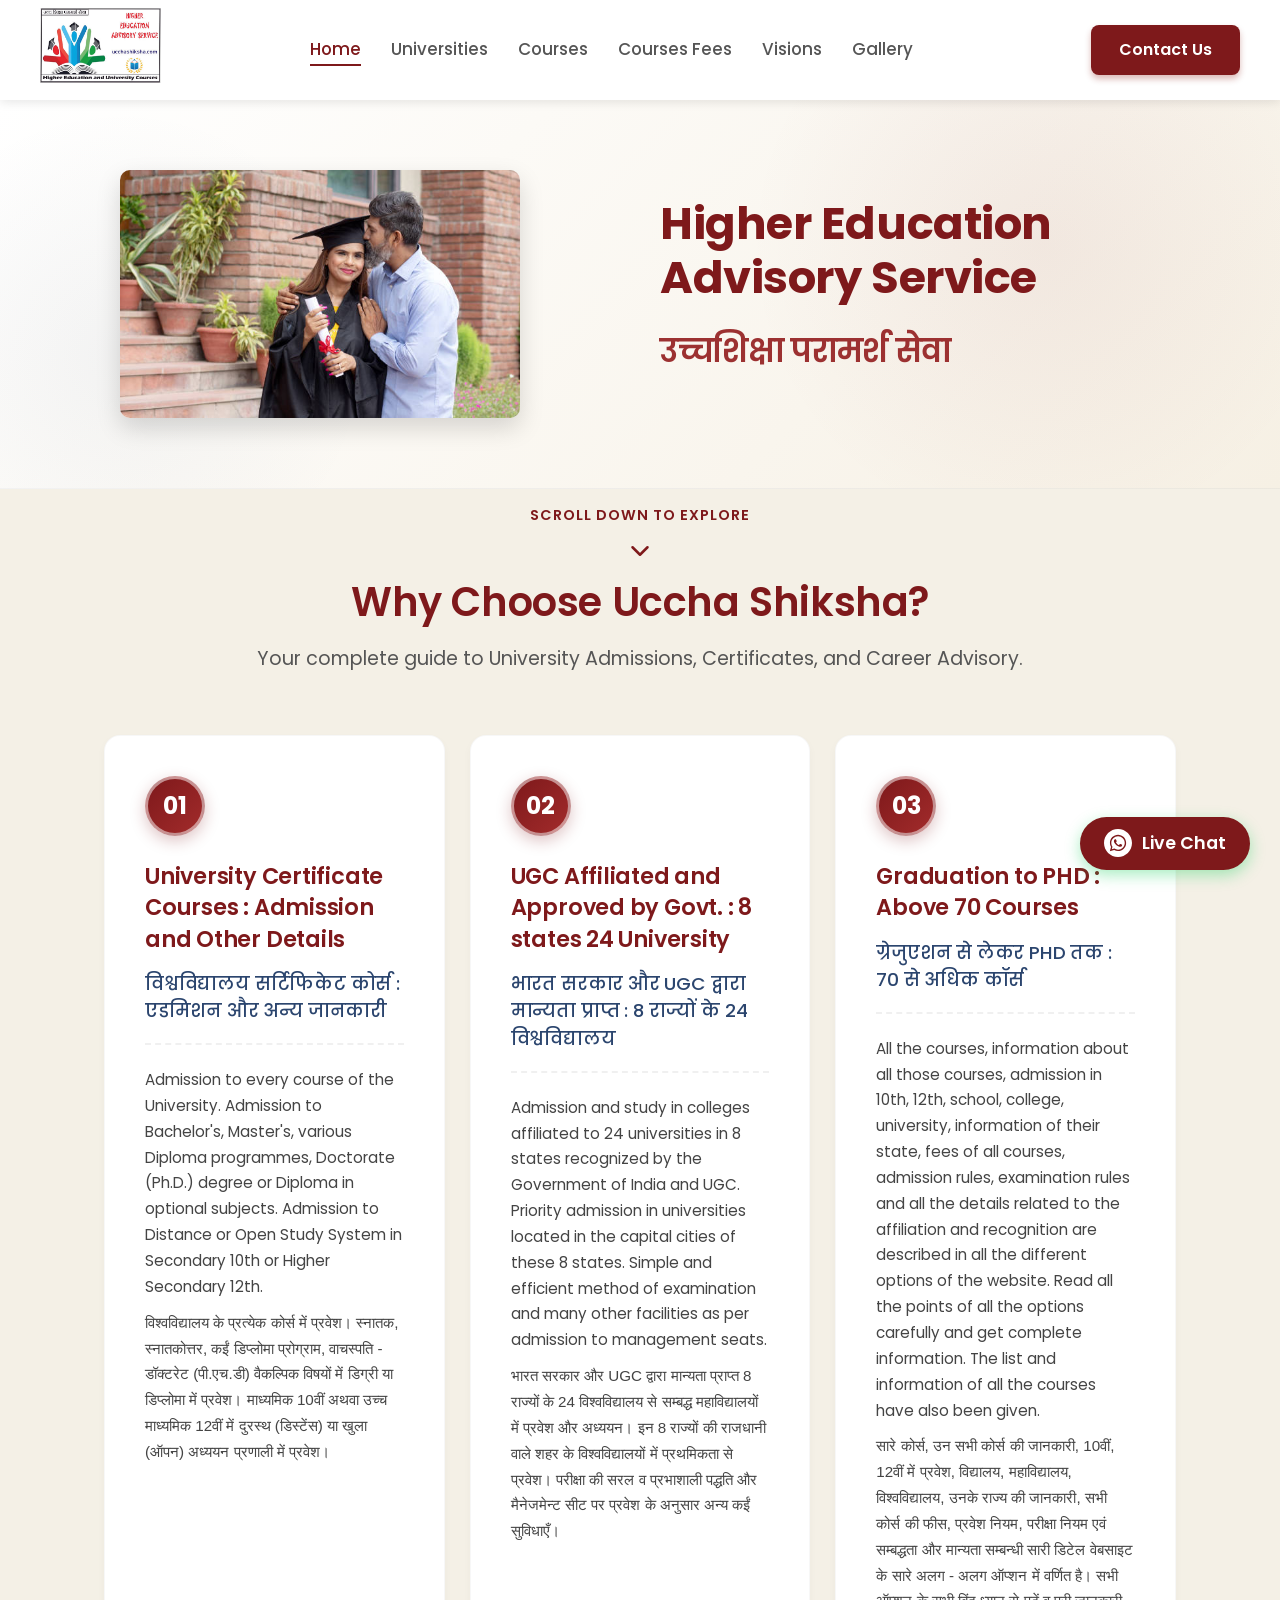
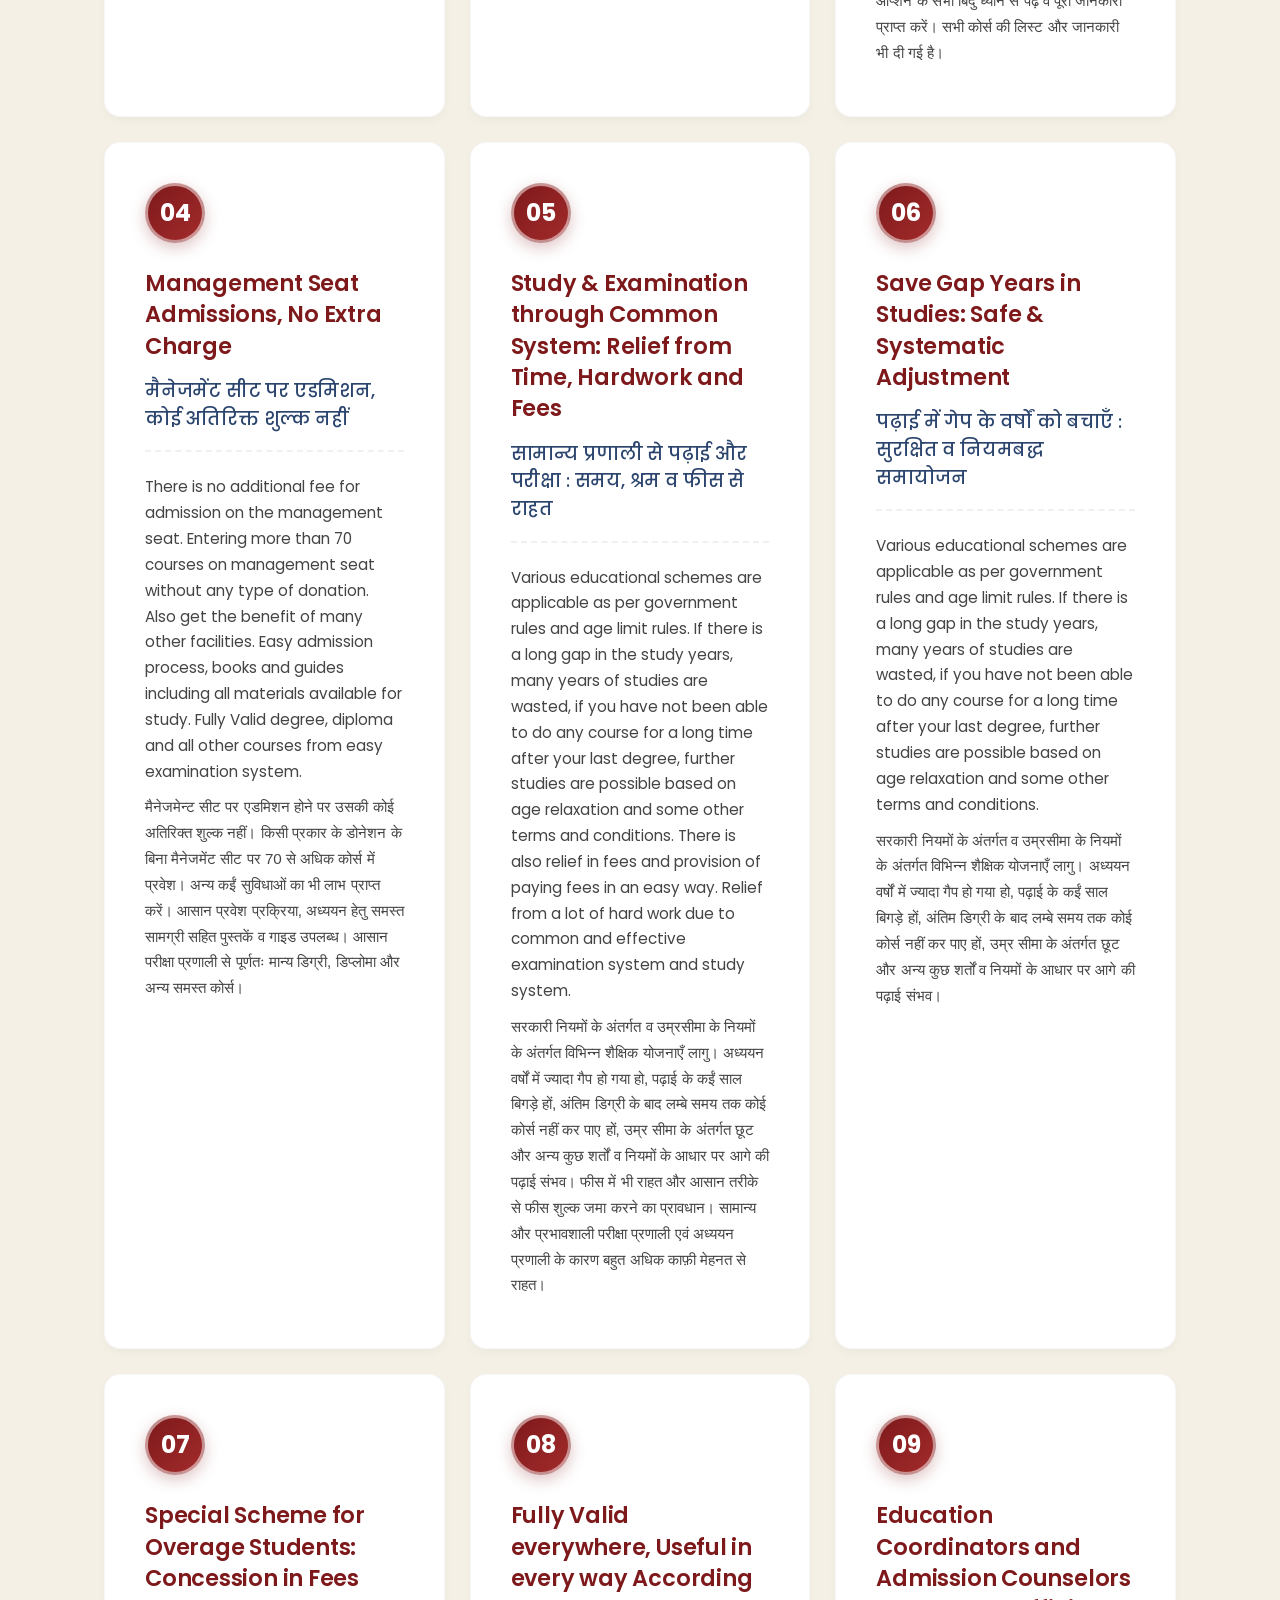
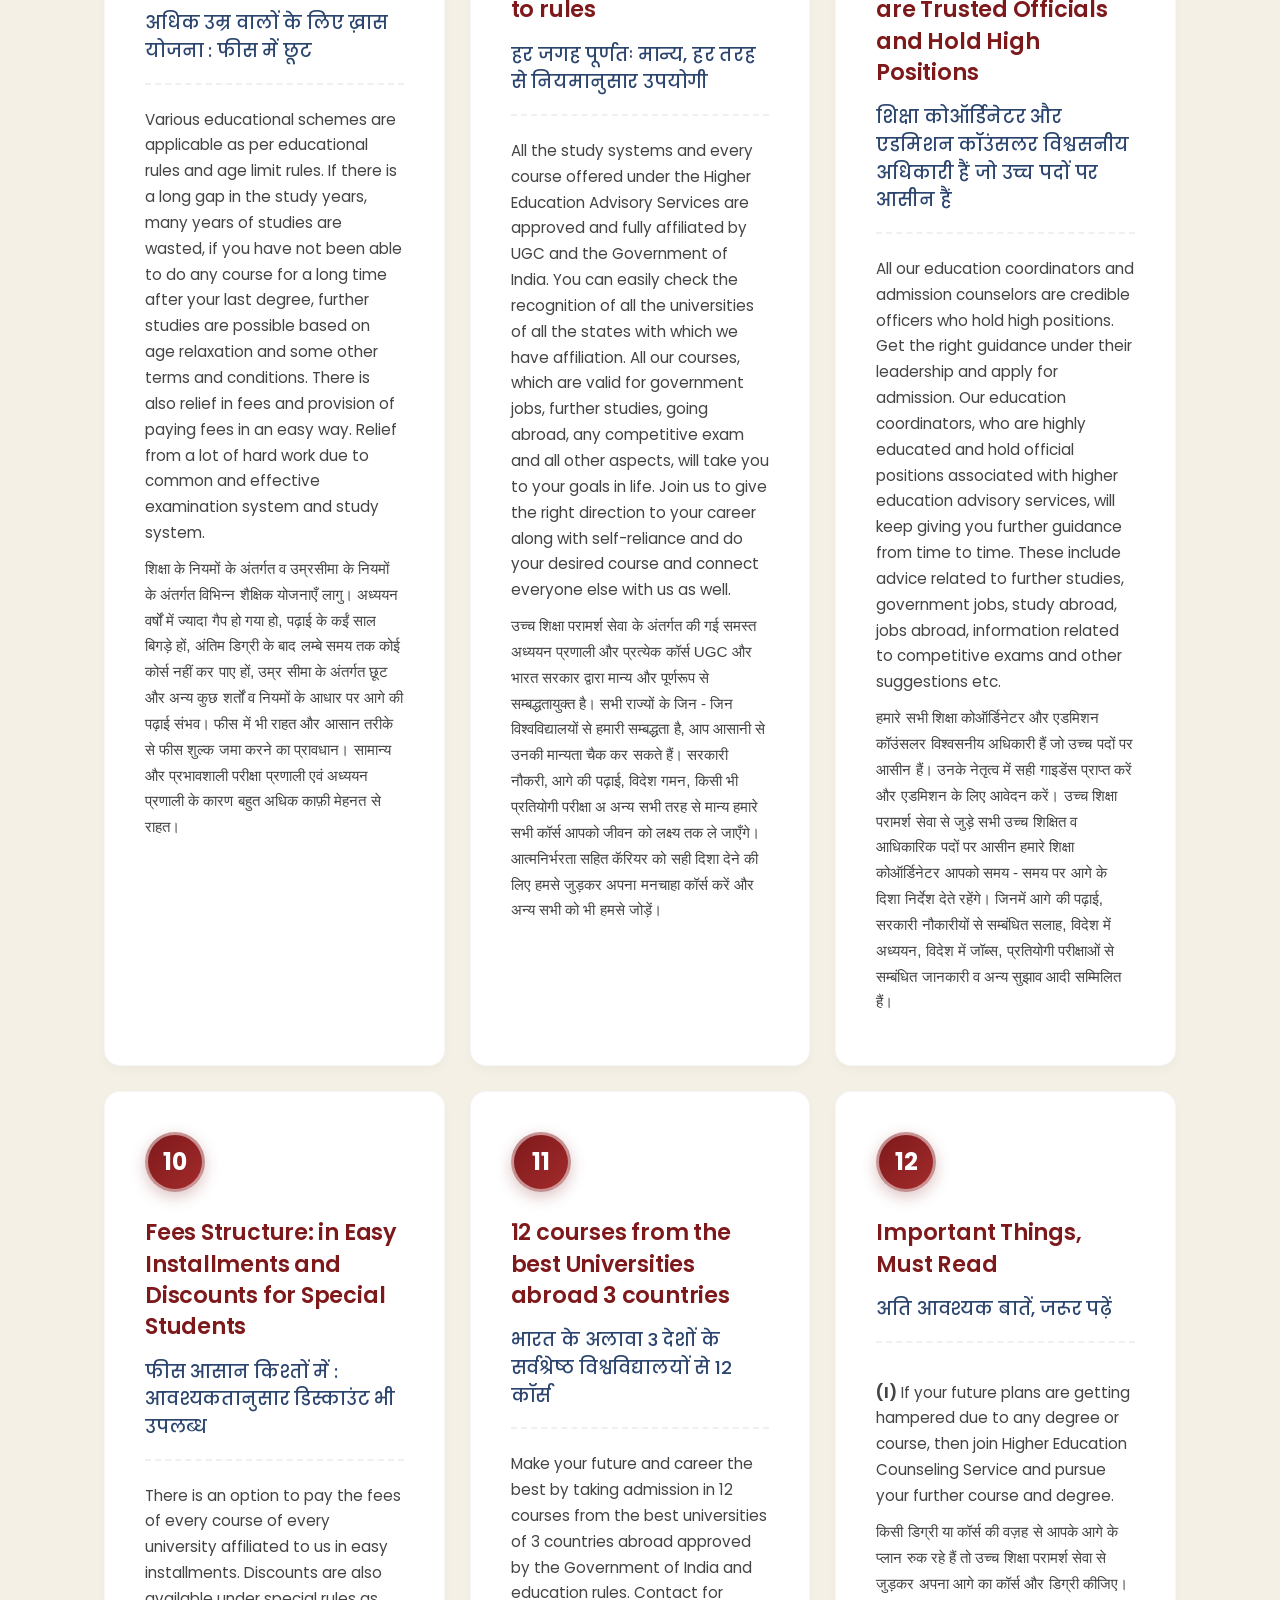
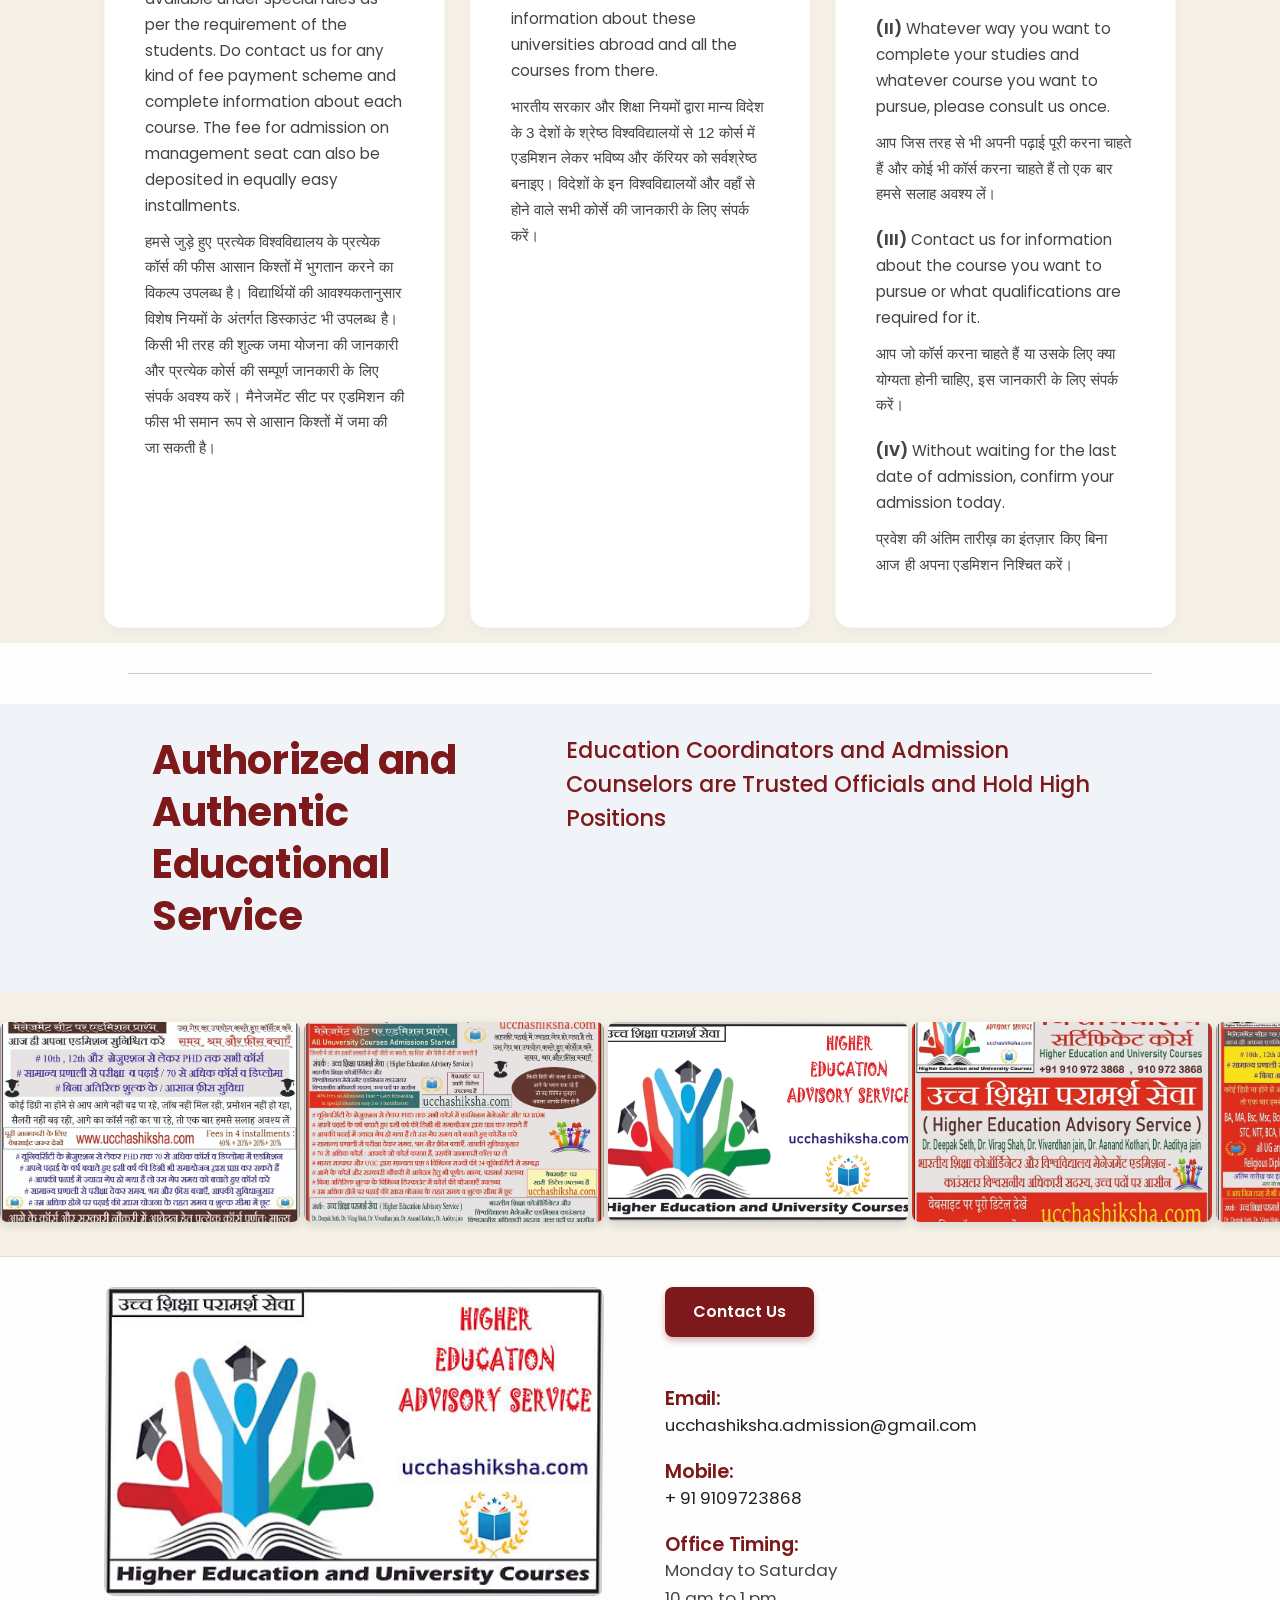
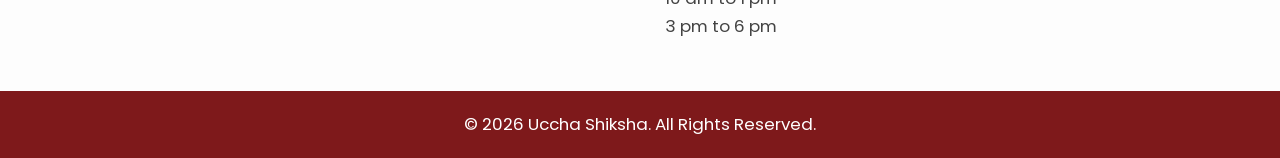
==== index.html @ a8c10d72 "Add files via upload" ====
<!DOCTYPE html>

<html lang="en">
<head>
<meta charset="utf-8"/>
<meta content="width=device-width, initial-scale=1.0" name="viewport"/>
<meta content="Uccha Shiksha Provides Study and Examination through Common System: Relief From Time, Hardwork and Fees which help peoples to get Degree" name="description"/>
<title>uccha shiksha | Homepage</title>
<!-- Google Fonts for modern typography -->
<link href="https://fonts.googleapis.com" rel="preconnect"/>
<link crossorigin="" href="https://fonts.gstatic.com" rel="preconnect"/>
<link href="https://fonts.googleapis.com/css2?family=Poppins:wght@300;400;500;600;700&amp;display=swap" rel="stylesheet"/>
<link href="styles.css" rel="stylesheet"/>
<!-- Favicon (multi-size for all browsers & devices) -->
<link rel="icon" type="image/jpeg" href="assets/logo.jpg"/>
<link rel="shortcut icon" type="image/jpeg" href="assets/logo.jpg"/>
<link rel="apple-touch-icon" href="assets/logo.jpg"/>
<link rel="icon" type="image/jpeg" sizes="32x32" href="assets/logo.jpg"/>
<link rel="icon" type="image/jpeg" sizes="16x16" href="assets/logo.jpg"/>

<!-- Open Graph / Social Media Thumbnails -->
<meta property="og:type" content="website"/>
<meta property="og:url" content="https://ucchashikha.com/"/>
<meta property="og:site_name" content="Uccha Shiksha"/>
<meta property="og:title" content="Uccha Shiksha | Higher Education Advisory Service"/>
<meta property="og:description" content="Uccha Shiksha Provides Study and Examination through Common System: Relief From Time, Hardwork and Fees which help peoples to get Degree."/>
<meta property="og:image" content="https://ucchashikha.com/assets/logo.jpg"/>
<meta property="og:image:secure_url" content="https://ucchashikha.com/assets/logo.jpg"/>
<meta property="og:image:type" content="image/jpeg"/>
<meta property="og:image:width" content="1200"/>
<meta property="og:image:height" content="630"/>
<meta property="og:image:alt" content="Uccha Shiksha - Higher Education Advisory Service"/>
<meta property="og:locale" content="hi_IN"/>

<!-- Twitter Card -->
<meta name="twitter:card" content="summary_large_image"/>
<meta name="twitter:url" content="https://ucchashikha.com/"/>
<meta name="twitter:title" content="Uccha Shiksha | Higher Education Advisory Service"/>
<meta name="twitter:description" content="Uccha Shiksha Provides Study and Examination through Common System: Relief From Time, Hardwork and Fees which help peoples to get Degree."/>
<meta name="twitter:image" content="https://ucchashikha.com/assets/logo.jpg"/>
<meta name="twitter:image:alt" content="Uccha Shiksha - Higher Education Advisory Service"/>
</head>
<body>
<!-- Header / Navbar -->
<header class="header">
<div class="logo-container">
<a href="#">
<img alt="Uccha Shiksha Logo" class="logo" src="assets/logo.jpg"/>
</a>
</div>
<nav class="nav-menu">
<ul>
<li><a class="active" href="index.html">Home</a></li>
<li><a href="universities.html">Universities</a></li>
<li><a href="courses.html">Courses</a></li>
<li><a href="courses-fees.html">Courses Fees</a></li>
<li><a href="visions.html">Visions</a></li>
<li><a href="gallery.html">Gallery</a></li>
<li><a class="mobile-contact-pill" href="#footer-section">Contact Us</a></li>
</ul>
</nav>
<div class="cta-container">
<a class="btn-primary" href="#footer-section">Contact Us</a>
<!-- Mobile Menu Toggle -->
<button aria-label="Toggle Menu" class="mobile-toggle">☰</button>
</div>
</header>
<!-- Mobile Navigation Overlay -->
<div class="mobile-nav-overlay">
<ul>
<li><a class="active" href="index.html">Home</a></li>
<li><a href="universities.html">Universities</a></li>
<li><a href="courses.html">Courses</a></li>
<li><a href="courses-fees.html">Courses Fees</a></li>
<li><a href="visions.html">Visions</a></li>
<li><a href="gallery.html">Gallery</a></li>
<li><a class="mobile-contact-pill" href="#footer-section">Contact Us</a></li>
<li><a href="#footer-section" style="color: #ecc94b;">Contact Us</a></li>
</ul>
</div>
<!-- Main Content Sections -->
<main class="main-content" id="services" style="background-color: #f4f0e6; padding-bottom: 10px;">
<!-- Exact Top Banner -->
<section class="top-banner">
<div class="img-container">
<img alt="Graduation Cap" src="assets/education-graphic.jpg"/>
</div>
<div class="text-container" style="display: flex; flex-direction: column; justify-content: center;">
<h1 style="color: #7e191b; font-weight: 700; font-size: clamp(2rem, 3.5vw, 3.2rem); line-height: 1.2; margin-bottom: 25px;">Higher Education Advisory Service</h1>
<h2 style="color: #9c3131; font-weight: 600; font-size: clamp(1.5rem, 2.5vw, 2.2rem); margin-top: 0;">उच्चशिक्षा परामर्श सेवा</h2>
</div>
</section>
<!-- Bouncing Mobile Scroll Indicator -->
<div class="scroll-prompt" style="text-align: center; padding: 15px 0 5px; background-color: transparent;">
<span style="display: block; font-size: 0.9rem; color: #7e191b; margin-bottom: 8px; font-weight: 600; text-transform: uppercase; letter-spacing: 1px;">Scroll Down To Explore</span>
<svg class="bounce-arrow" fill="none" height="30" stroke="#7e191b" stroke-linecap="round" stroke-linejoin="round" stroke-width="2" style="margin: 0 auto; display: block;" viewbox="0 0 24 24" width="30">
<polyline points="6 9 12 15 18 9"></polyline>
</svg>
</div>
<section class="bg-tinted section-padding" style="padding-top: 5px; padding-bottom: 5px;">
<div class="container">
<div style="text-align: center; margin-bottom: 60px;">
<h2 style="color: var(--primary-color); margin-bottom: 15px; font-size: clamp(1.8rem, 8vw, 2.5rem); word-break: break-word;">Why Choose Uccha Shiksha?</h2>
<p style="font-size: 1.2rem; max-width: 800px; margin: 0 auto;">Your complete guide to University Admissions, Certificates, and Career Advisory.</p>
</div>
<div class="card-grid" style="margin-bottom: 0;">
<!-- Point 1 -->
<div class="premium-card">
<span class="card-number">01</span>
<h3>University Certificate Courses : Admission and Other Details</h3>
<h4>विश्वविद्यालय सर्टिफिकेट कोर्स : एडमिशन और अन्य जानकारी</h4>
<p>Admission to every course of the University. Admission to Bachelor's, Master's, various Diploma programmes, Doctorate (Ph.D.) degree or Diploma in optional subjects. Admission to Distance or Open Study System in Secondary 10th or Higher Secondary 12th.</p>
<p style="font-family: Arial, sans-serif;">विश्वविद्यालय के प्रत्येक कोर्स में प्रवेश। स्नातक, स्नातकोत्तर, कईं डिप्लोमा प्रोग्राम, वाचस्पति - डॉक्टरेट (पी.एच.डी) वैकल्पिक विषयों में डिग्री या डिप्लोमा में प्रवेश। माध्यमिक 10वीं अथवा उच्च माध्यमिक 12वीं में दुरस्थ (डिस्टेंस) या खुला (ऑपन) अध्ययन प्रणाली में प्रवेश।</p>
</div>
<!-- Point 2 -->
<div class="premium-card">
<span class="card-number">02</span>
<h3>UGC Affiliated and Approved by Govt. : 8 states 24 University</h3>
<h4>भारत सरकार और UGC द्वारा मान्यता प्राप्त : 8 राज्यों के 24 विश्वविद्यालय</h4>
<p>Admission and study in colleges affiliated to 24 universities in 8 states recognized by the Government of India and UGC. Priority admission in universities located in the capital cities of these 8 states. Simple and efficient method of examination and many other facilities as per admission to management seats.</p>
<p style="font-family: Arial, sans-serif;">भारत सरकार और UGC द्वारा मान्यता प्राप्त 8 राज्यों के 24 विश्वविद्यालय से सम्बद्ध महाविद्यालयों में प्रवेश और अध्ययन। इन 8 राज्यों की राजधानी वाले शहर के विश्वविद्यालयों में प्रथमिकता से प्रवेश। परीक्षा की सरल व प्रभाशाली पद्धति और मैनेजमेन्ट सीट पर प्रवेश के अनुसार अन्य कईं सुविधाएँ।</p>
</div>
<!-- Point 3 -->
<div class="premium-card">
<span class="card-number">03</span>
<h3>Graduation to PHD : Above 70 Courses</h3>
<h4>ग्रेजुएशन से लेकर PHD तक : 70 से अधिक कॉर्स</h4>
<p>All the courses, information about all those courses, admission in 10th, 12th, school, college, university, information of their state, fees of all courses, admission rules, examination rules and all the details related to the affiliation and recognition are described in all the different options of the website. Read all the points of all the options carefully and get complete information. The list and information of all the courses have also been given.</p>
<p style="font-family: Arial, sans-serif;">सारे कोर्स, उन सभी कोर्स की जानकारी, 10वीं, 12वीं में प्रवेश, विद्यालय, महाविद्यालय, विश्वविद्यालय, उनके राज्य की जानकारी, सभी कोर्स की फीस, प्रवेश नियम, परीक्षा नियम एवं सम्बद्धता और मान्यता सम्बन्धी सारी डिटेल वेबसाइट के सारे अलग - अलग ऑप्शन में वर्णित है। सभी ऑप्शन के सभी बिंदु ध्यान से पढ़ें व पूरी जानकारी प्राप्त करें। सभी कोर्स की लिस्ट और जानकारी भी दी गई है।</p>
</div>
<!-- Point 4 -->
<div class="premium-card">
<span class="card-number">04</span>
<h3>Management Seat Admissions, No Extra Charge</h3>
<h4>मैनेजमेंट सीट पर एडमिशन, कोई अतिरिक्त शुल्क नहीं</h4>
<p>There is no additional fee for admission on the management seat. Entering more than 70 courses on management seat without any type of donation. Also get the benefit of many other facilities. Easy admission process, books and guides including all materials available for study. Fully Valid degree, diploma and all other courses from easy examination system.</p>
<p style="font-family: Arial, sans-serif;">मैनेजमेन्ट सीट पर एडमिशन होने पर उसकी कोई अतिरिक्त शुल्क नहीं। किसी प्रकार के डोनेशन के बिना मैनेजमेंट सीट पर 70 से अधिक कोर्स में प्रवेश। अन्य कईं सुविधाओं का भी लाभ प्राप्त करें। आसान प्रवेश प्रक्रिया, अध्ययन हेतु समस्त सामग्री सहित पुस्तकें व गाइड उपलब्ध। आसान परीक्षा प्रणाली से पूर्णतः मान्य डिग्री, डिप्लोमा और अन्य समस्त कोर्स।</p>
</div>
<!-- Point 5 -->
<div class="premium-card">
<span class="card-number">05</span>
<h3>Study &amp; Examination through Common System: Relief from Time, Hardwork and Fees</h3>
<h4>सामान्य प्रणाली से पढ़ाई और परीक्षा : समय, श्रम व फीस से राहत</h4>
<p>Various educational schemes are applicable as per government rules and age limit rules. If there is a long gap in the study years, many years of studies are wasted, if you have not been able to do any course for a long time after your last degree, further studies are possible based on age relaxation and some other terms and conditions. There is also relief in fees and provision of paying fees in an easy way. Relief from a lot of hard work due to common and effective examination system and study system.</p>
<p style="font-family: Arial, sans-serif;">सरकारी नियमों के अंतर्गत व उम्रसीमा के नियमों के अंतर्गत विभिन्न शैक्षिक योजनाएँ लागु। अध्ययन वर्षों में ज्यादा गैप हो गया हो, पढ़ाई के कईं साल बिगड़े हों, अंतिम डिग्री के बाद लम्बे समय तक कोई कोर्स नहीं कर पाए हों, उम्र सीमा के अंतर्गत छूट और अन्य कुछ शर्तों व नियमों के आधार पर आगे की पढ़ाई संभव। फीस में भी राहत और आसान तरीके से फीस शुल्क जमा करने का प्रावधान। सामान्य और प्रभावशाली परीक्षा प्रणाली एवं अध्ययन प्रणाली के कारण बहुत अधिक काफ़ी मेहनत से राहत।</p>
</div>
<!-- Point 6 -->
<div class="premium-card">
<span class="card-number">06</span>
<h3>Save Gap Years in Studies: Safe &amp; Systematic Adjustment</h3>
<h4>पढ़ाई में गेप के वर्षों को बचाएँ : सुरक्षित व नियमबद्ध समायोजन</h4>
<p>Various educational schemes are applicable as per government rules and age limit rules. If there is a long gap in the study years, many years of studies are wasted, if you have not been able to do any course for a long time after your last degree, further studies are possible based on age relaxation and some other terms and conditions.</p>
<p style="font-family: Arial, sans-serif;">सरकारी नियमों के अंतर्गत व उम्रसीमा के नियमों के अंतर्गत विभिन्न शैक्षिक योजनाएँ लागु। अध्ययन वर्षों में ज्यादा गैप हो गया हो, पढ़ाई के कईं साल बिगड़े हों, अंतिम डिग्री के बाद लम्बे समय तक कोई कोर्स नहीं कर पाए हों, उम्र सीमा के अंतर्गत छूट और अन्य कुछ शर्तों व नियमों के आधार पर आगे की पढ़ाई संभव।</p>
</div>
<!-- Point 7 -->
<div class="premium-card">
<span class="card-number">07</span>
<h3>Special Scheme for Overage Students: Concession in Fees</h3>
<h4>अधिक उम्र वालों के लिए ख़ास योजना : फीस में छूट</h4>
<p>Various educational schemes are applicable as per educational rules and age limit rules. If there is a long gap in the study years, many years of studies are wasted, if you have not been able to do any course for a long time after your last degree, further studies are possible based on age relaxation and some other terms and conditions. There is also relief in fees and provision of paying fees in an easy way. Relief from a lot of hard work due to common and effective examination system and study system.</p>
<p style="font-family: Arial, sans-serif;">शिक्षा के नियमों के अंतर्गत व उम्रसीमा के नियमों के अंतर्गत विभिन्न शैक्षिक योजनाएँ लागु। अध्ययन वर्षों में ज्यादा गैप हो गया हो, पढ़ाई के कईं साल बिगड़े हों, अंतिम डिग्री के बाद लम्बे समय तक कोई कोर्स नहीं कर पाए हों, उम्र सीमा के अंतर्गत छूट और अन्य कुछ शर्तों व नियमों के आधार पर आगे की पढ़ाई संभव। फीस में भी राहत और आसान तरीके से फीस शुल्क जमा करने का प्रावधान। सामान्य और प्रभावशाली परीक्षा प्रणाली एवं अध्ययन प्रणाली के कारण बहुत अधिक काफ़ी मेहनत से राहत।</p>
</div>
<!-- Point 8 -->
<div class="premium-card">
<span class="card-number">08</span>
<h3>Fully Valid everywhere, Useful in every way According to rules</h3>
<h4>हर जगह पूर्णतः मान्य, हर तरह से नियमानुसार उपयोगी</h4>
<p>All the study systems and every course offered under the Higher Education Advisory Services are approved and fully affiliated by UGC and the Government of India. You can easily check the recognition of all the universities of all the states with which we have affiliation. All our courses, which are valid for government jobs, further studies, going abroad, any competitive exam and all other aspects, will take you to your goals in life. Join us to give the right direction to your career along with self-reliance and do your desired course and connect everyone else with us as well.</p>
<p style="font-family: Arial, sans-serif;">उच्च शिक्षा परामर्श सेवा के अंतर्गत की गई समस्त अध्ययन प्रणाली और प्रत्येक कॉर्स UGC और भारत सरकार द्वारा मान्य और पूर्णरूप से सम्बद्धतायुक्त है। सभी राज्यों के जिन - जिन विश्वविद्यालयों से हमारी सम्बद्धता है, आप आसानी से उनकी मान्यता चैक कर सकते हैं। सरकारी नौकरी, आगे की पढ़ाई, विदेश गमन, किसी भी प्रतियोगी परीक्षा अ अन्य सभी तरह से मान्य हमारे सभी कॉर्स आपको जीवन को लक्ष्य तक ले जाएँगे। आत्मनिर्भरता सहित कॅरियर को सही दिशा देने की लिए हमसे जुड़कर अपना मनचाहा कॉर्स करें और अन्य सभी को भी हमसे जोड़ें।</p>
</div>
<!-- Point 9 -->
<div class="premium-card">
<span class="card-number">09</span>
<h3>Education Coordinators and Admission Counselors are Trusted Officials and Hold High Positions</h3>
<h4>शिक्षा कोऑर्डिनेटर और एडमिशन कॉउंसलर विश्वसनीय अधिकारी हैं जो उच्च पदों पर आसीन हैं</h4>
<p>All our education coordinators and admission counselors are credible officers who hold high positions. Get the right guidance under their leadership and apply for admission. Our education coordinators, who are highly educated and hold official positions associated with higher education advisory services, will keep giving you further guidance from time to time. These include advice related to further studies, government jobs, study abroad, jobs abroad, information related to competitive exams and other suggestions etc.</p>
<p style="font-family: Arial, sans-serif;">हमारे सभी शिक्षा कोऑर्डिनेटर और एडमिशन कॉउंसलर विश्वसनीय अधिकारी हैं जो उच्च पदों पर आसीन हैं। उनके नेतृत्व में सही गाइडेंस प्राप्त करें और एडमिशन के लिए आवेदन करें। उच्च शिक्षा परामर्श सेवा से जुड़े सभी उच्च शिक्षित व आधिकारिक पदों पर आसीन हमारे शिक्षा कोऑर्डिनेटर आपको समय - समय पर आगे के दिशा निर्देश देते रहेंगे। जिनमें आगे की पढ़ाई, सरकारी नौकारीयों से सम्बंधित सलाह, विदेश में अध्ययन, विदेश में जॉब्स, प्रतियोगी परीक्षाओं से सम्बंधित जानकारी व अन्य सुझाव आदी सम्मिलित हैं।</p>
</div>
<!-- Point 10 -->
<div class="premium-card">
<span class="card-number">10</span>
<h3>Fees Structure: in Easy Installments and Discounts for Special Students</h3>
<h4>फीस आसान किश्तों में : आवश्यकतानुसार डिस्काउंट भी उपलब्ध</h4>
<p>There is an option to pay the fees of every course of every university affiliated to us in easy installments. Discounts are also available under special rules as per the requirement of the students. Do contact us for any kind of fee payment scheme and complete information about each course. The fee for admission on management seat can also be deposited in equally easy installments.</p>
<p style="font-family: Arial, sans-serif;">हमसे जुड़े हुए प्रत्येक विश्वविद्यालय के प्रत्येक कॉर्स की फीस आसान किश्तों में भुगतान करने का विकल्प उपलब्ध है। विद्यार्थियों की आवश्यकतानुसार विशेष नियमों के अंतर्गत डिस्काउंट भी उपलब्ध है। किसी भी तरह की शुल्क जमा योजना की जानकारी और प्रत्येक कोर्स की सम्पूर्ण जानकारी के लिए संपर्क अवश्य करें। मैनेजमेंट सीट पर एडमिशन की फीस भी समान रूप से आसान किश्तों में जमा की जा सकती है।</p>
</div>
<!-- Point 11 -->
<div class="premium-card">
<span class="card-number">11</span>
<h3>12 courses from the best Universities abroad 3 countries</h3>
<h4>भारत के अलावा 3 देशों के सर्वश्रेष्ठ विश्वविद्यालयों से 12 कॉर्स</h4>
<p>Make your future and career the best by taking admission in 12 courses from the best universities of 3 countries abroad approved by the Government of India and education rules. Contact for information about these universities abroad and all the courses from there.</p>
<p style="font-family: Arial, sans-serif;">भारतीय सरकार और शिक्षा नियमों द्वारा मान्य विदेश के 3 देशों के श्रेष्ठ विश्वविद्यालयों से 12 कोर्स में एडमिशन लेकर भविष्य और कॅरियर को सर्वश्रेष्ठ बनाइए। विदेशों के इन विश्वविद्यालयों और वहाँ से होने वाले सभी कोर्से की जानकारी के लिए संपर्क करें।</p>
</div>
<!-- Point 12 -->
<div class="premium-card">
<span class="card-number">12</span>
<h3>Important Things, Must Read</h3>
<h4>अति आवश्यक बातें, जरूर पढ़ें</h4>
<div style="margin-top: 15px;">
<p><strong>(I)</strong> If your future plans are getting hampered due to any degree or course, then join Higher Education Counseling Service and pursue your further course and degree.</p>
<p style="font-family: Arial, sans-serif; margin-bottom: 20px;">किसी डिग्री या कॉर्स की वज़ह से आपके आगे के प्लान रुक रहे हैं तो उच्च शिक्षा परामर्श सेवा से जुड़कर अपना आगे का कॉर्स और डिग्री कीजिए।</p>
<p><strong>(II)</strong> Whatever way you want to complete your studies and whatever course you want to pursue, please consult us once.</p>
<p style="font-family: Arial, sans-serif; margin-bottom: 20px;">आप जिस तरह से भी अपनी पढ़ाई पूरी करना चाहते हैं और कोई भी कॉर्स करना चाहते हैं तो एक बार हमसे सलाह अवश्य लें।</p>
<p><strong>(III)</strong> Contact us for information about the course you want to pursue or what qualifications are required for it.</p>
<p style="font-family: Arial, sans-serif; margin-bottom: 20px;">आप जो कॉर्स करना चाहते हैं या उसके लिए क्या योग्यता होनी चाहिए, इस जानकारी के लिए संपर्क करें।</p>
<p><strong>(IV)</strong> Without waiting for the last date of admission, confirm your admission today.</p>
<p style="font-family: Arial, sans-serif;">प्रवेश की अंतिम तारीख़ का इंतज़ार किए बिना आज ही अपना एडमिशन निश्चित करें।</p>
</div>
</div>
</div>
</div>
</section>
</main>
<hr style="border:none; border-top: 1px solid #ccc; width: 80%; margin: 30px auto;"/>
<!-- Authentic Text Block (Light Blue Section) -->
<section style="background-color: #f0f4f8; padding: 30px 20px; font-family: 'Poppins', sans-serif;">
<div class="container" style="max-width: 1100px; margin: 0 auto; display: flex; flex-wrap: wrap; gap: 40px; justify-content: space-between; align-items: flex-start;">
<div style="flex: 1; min-width: 300px;">
<h2 style="color: #7e191b; font-weight: 700; line-height: 1.3;">Authorized and Authentic Educational Service</h2>
</div>
<div style="flex: 1.5; min-width: 300px;">
<p style="font-size: 1.4rem; color: #7e191b; line-height: 1.5; font-weight: 500;">Education Coordinators and Admission Counselors are Trusted Officials and Hold High Positions</p>
</div>
</div>
</section>
<!-- Homepage Image Carousel (Continuously Scrolling) -->
<section class="home-image-slider" style="overflow: hidden; white-space: nowrap; padding: 30px 0; background-color: #f4f0e6; margin-bottom: -5px;">
<div class="slider-track" style="display: inline-block;">
<!-- Images are duplicated to create an infinite loop effect -->
<img alt="Gallery Slide 1" src="assets/external_52e23fbd.webp"/>
<img alt="Gallery Slide 3" src="assets/external_7c77931b.webp"/>
<img alt="Gallery Slide 4" src="assets/external_08e36c54.webp"/>
<img alt="Gallery Slide 5" src="assets/external_624d4712.webp"/>
<img alt="Gallery Slide 6" src="assets/external_ccbf5241.webp"/>
<img alt="Gallery Slide 1" src="assets/external_52e23fbd.webp"/>
<img alt="Gallery Slide 3" src="assets/external_7c77931b.webp"/>
<img alt="Gallery Slide 4" src="assets/external_08e36c54.webp"/>
<img alt="Gallery Slide 5" src="assets/external_624d4712.webp"/>
<img alt="Gallery Slide 6" src="assets/external_ccbf5241.webp"/>
</div>
</section>
<!-- Footer -->
<footer class="footer" id="footer-section">
<div class="container footer-content">
<div class="footer-graphic-col">
<img alt="Uccha Shiksha Logo" class="footer-graphic" src="assets/logo.jpg"/>
</div>
<div class="footer-details-col">
<div class="contact-box">
<span class="btn-primary" style="margin-bottom: 30px; display: inline-block; cursor: default; pointer-events: none;">Contact Us</span>
<h4>Email:</h4>
<p><a href="mailto:ucchashiksha.admission@gmail.com">ucchashiksha.admission@gmail.com</a></p>
<h4>Mobile:</h4>
<p><a href="tel:+919109723868">+ 91 9109723868</a></p>
<h4>Office Timing:</h4>
<p>Monday to Saturday<br/>10 am to 1 pm<br/>3 pm to 6 pm</p>
</div>
</div>
</div>
<div class="footer-bottom">
<p>© 2026 Uccha Shiksha. All Rights Reserved. </p>
</div>
</footer>
<!-- Floating WhatsApp Widget -->
<div class="floating-chat" style="bottom: 30px; right: 30px; position: fixed; z-index: 1000;">
<a href="https://wa.me/919109723868" onmouseout="this.style.transform='scale(1)'" onmouseover="this.style.transform='scale(1.05)'" style="background-color: #25D366; color: white; padding: 12px 24px; border-radius: 50px; display: flex; align-items: center; gap: 10px; font-weight: 600; font-size: 1.1rem; box-shadow: 0 5px 15px rgba(37, 211, 102, 0.4); text-decoration: none; transition: transform 0.3s ease;" target="_blank">
<svg fill="white" height="28" viewbox="0 0 24 24" width="28">
<path d="M12.031 6.172c-3.181 0-5.767 2.586-5.768 5.766-.001 1.298.38 2.27 1.019 3.287l-.582 2.128 2.182-.573c.978.58 1.911.928 3.145.929 3.178 0 5.767-2.587 5.768-5.766.001-3.187-2.575-5.77-5.764-5.771zm3.392 8.244c-.144.405-.837.774-1.17.824-.299.045-.677.063-1.092-.069-.252-.08-.575-.187-.988-.365-1.739-.751-2.874-2.502-2.961-2.617-.087-.116-.708-.94-.708-1.793s.448-1.273.607-1.446c.159-.173.346-.217.462-.217l.332.006c.106.005.249-.04.39.298.144.347.491 1.2.534 1.287.043.087.072.188.014.304-.058.116-.087.188-.173.289l-.26.304c-.087.086-.177.18-.076.354.101.174.449.741.964 1.201.662.591 1.221.774 1.394.86s.274.072.376-.043c.101-.116.433-.506.549-.68.116-.173.231-.145.39-.087s1.011.477 1.184.564.289.13.332.202c.045.072.045.419-.099.824zm-3.423-14.416c-6.627 0-12 5.373-12 12s5.373 12 12 12 12-5.373 12-12-5.373-12-12-12zm.029 18.88c-1.161 0-2.305-.292-3.318-.844l-3.677.964.984-3.595c-.607-1.052-.927-2.246-.926-3.468.001-3.825 3.113-6.937 6.937-6.937 3.825.001 6.938 3.113 6.938 6.937.001 3.824-3.113 6.936-6.938 6.936z"></path>
</svg>
            Live Chat
        </a>
</div>
<script src="script.js?v=2"></script>
</body>
</html>
---- styles.css ----
/* ==========================================================================
   WIX PREMIUM CLONE DESIGN SYSTEM 
   ========================================================================== */

:root {
    /* Brand Colors */
    --primary-color: #7e191b;       /* Exact Deep Maroon */
    --primary-light: #9c3131;       /* Lighter Maroon */
    --primary-dark: #5a0c0e;        /* Darker Hover Maroon */
    --accent-blue: #2b456e;         /* Exact Navy Blue */
    --accent-light: #3b5f96;        /* Lighter Blue */
    --whatsapp-green: #25D366;      /* Official WhatsApp */
    --whatsapp-dark: #128C7E;
    
    /* Background Colors */
    --white: #ffffff;
    --bg-primary: #f4f7f6;
    --bg-light: #fdfdfd;            /* Pure clean white */
    --bg-alabaster: #f9fafb;        /* Off-white sections */
    --bg-tinted: #f0f4f8;           /* Light blue tint */
    --bg-warm: #fdfaf6;             /* Warm beige alternate */
    
    /* Typography & Text Blocks */
    --text-main: #222222;
    --text-muted: #555555;
    --text-light: #888888;
    
    /* Shadows & Effects */
    --shadow-sm: 0 4px 10px rgba(0,0,0,0.03);
    --shadow-md: 0 10px 25px rgba(0,0,0,0.08);
    --shadow-lg: 0 20px 40px rgba(126, 25, 27, 0.08); /* Maroon tinted shadow */
    --shadow-blue: 0 15px 35px rgba(43, 69, 110, 0.1); /* Navy tinted shadow */
    --radius-sm: 8px;
    --radius-md: 16px;
    --radius-lg: 24px;
    
    /* Transitions */
    --transition-fast: 0.2s ease;
    --transition-smooth: 0.4s cubic-bezier(0.16, 1, 0.3, 1);
}

/* ==========================================================================
   RESET & TYPOGRAPHY
   ========================================================================== */
* {
    margin: 0;
    padding: 0;
    box-sizing: border-box;
    font-family: inherit;
}

body {
    font-family: 'Poppins', system-ui, -apple-system, sans-serif;
    color: var(--text-main);
    background-color: var(--bg-light);
    line-height: 1.65;
    -webkit-font-smoothing: antialiased;
    overflow-x: hidden;
}

/* Fluid Typography */
h1, h2, h3, h4, h5, h6 {
    color: var(--accent-blue); /* Default headings to Navy Blue */
    font-weight: 600;
    line-height: 1.3;
    letter-spacing: -0.01em;
}

h1 { font-size: clamp(2.5rem, 5vw, 4rem); font-weight: 700; color: var(--primary-color); }
h2 { font-size: clamp(2rem, 4vw, 2.5rem); margin-bottom: 20px; }
h3 { font-size: clamp(1.5rem, 3vw, 1.8rem); margin-bottom: 15px; }
p { font-size: 1.05rem; margin-bottom: 1.5rem; color: var(--text-muted); font-weight: 400; }

a {
    text-decoration: none;
    transition: color var(--transition-fast);
}

ul {
    list-style: none;
}

.container {
    max-width: 1200px;
    margin: 0 auto;
    padding: 0 5%;
}

/* ==========================================================================
   MODERN CSS GRID CARDS (Utilities)
   ========================================================================== */
.card-grid {
    display: grid;
    grid-template-columns: repeat(auto-fit, minmax(280px, 1fr)); /* Reduced from 320px for mobile screens */
    gap: 25px;
    margin: 40px 0 10px;
}

.premium-card {
    background: #ffffff;
    border-radius: var(--radius-md);
    padding: 40px;
    box-shadow: var(--shadow-sm);
    transition: all var(--transition-smooth);
    border: 1px solid rgba(0,0,0,0.03);
    position: relative;
    overflow: hidden;
    display: flex;
    flex-direction: column;
}

.premium-card:hover {
    transform: translateY(-8px);
    box-shadow: var(--shadow-md);
    border-color: rgba(43, 69, 110, 0.1);
}

.premium-card::before {
    content: '';
    position: absolute;
    top: 0;
    left: 0;
    width: 100%;
    height: 4px;
    background: linear-gradient(90deg, var(--primary-color), var(--accent-blue));
    opacity: 0;
    transition: opacity var(--transition-smooth);
}

.premium-card:hover::before {
    opacity: 1;
}

.card-number {
    display: inline-flex;
    align-items: center;
    justify-content: center;
    font-size: 1.5rem;
    font-weight: 700;
    color: var(--white);
    background: linear-gradient(135deg, var(--primary-color) 0%, #a22b2b 100%);
    width: 60px;
    height: 60px;
    border-radius: 50%;
    margin-bottom: 25px; /* Requested huge gap below number */
    box-shadow: 0 5px 15px rgba(126, 25, 27, 0.25);
    position: relative; /* Detach from absolute overlay */
    border: 3px solid rgba(255, 255, 255, 0.5);
    line-height: 1;
}

.premium-card h3 {
    color: var(--primary-color);
    font-size: 1.4rem;
    margin-bottom: 15px; /* Requested gap below title */
    font-weight: 600;
    line-height: 1.4;
}

.premium-card h4 {
    font-size: 1.15rem;
    color: var(--accent-blue);
    margin-bottom: 22px; /* Requested gap below subtitle */
    font-weight: 500;
    line-height: 1.5;
    padding-bottom: 18px; /* Extra breathing room */
    border-bottom: 2px dashed rgba(0,0,0,0.06); /* Premium separator line */
}

.premium-card p {
    font-size: 0.95rem;
    color: #444;
    line-height: 1.7;
    margin-bottom: 10px;
}

/* Typography Enhancements */
.hindi-text {
    font-size: 1.8rem;
    margin-top: 10px;
    font-weight: 500;
}

/* Buttons */
.btn-primary {
    background-color: var(--primary-color);
    color: var(--white);
    padding: 12px 28px;
    border-radius: 8px;
    font-weight: 600;
    box-shadow: 0 4px 6px rgba(140, 28, 19, 0.3);
    border: none;
    cursor: pointer;
    display: inline-block;
    transition: var(--transition);
}

.btn-primary:hover {
    background-color: var(--primary-hover);
    transform: translateY(-2px);
    box-shadow: 0 6px 12px rgba(140, 28, 19, 0.4);
}

.btn-secondary {
    background-color: var(--white);
    color: var(--primary-color);
    padding: 12px 28px;
    border-radius: 8px;
    font-weight: 600;
    box-shadow: 0 4px 6px rgba(0, 0, 0, 0.1);
    display: inline-block;
    transition: var(--transition);
}
.btn-secondary:hover {
    background-color: var(--primary-color);
    color: var(--white);
}

/* Header & Navbar */
.header {
    background-color: var(--white);
    box-shadow: 0 2px 10px rgba(0, 0, 0, 0.1);
    display: flex;
    justify-content: space-between;
    align-items: center;
    padding: 10px 40px;
    position: sticky;
    top: 0;
    z-index: 1000;
    height: 100px;
    transition: var(--transition);
}

.header.scrolled {
    height: 80px;
    box-shadow: 0 4px 15px rgba(0, 0, 0, 0.15);
}

.logo {
    max-height: 75px;
    width: auto;
    max-width: 100%;
    object-fit: contain;
    transition: var(--transition);
}
.header.scrolled .logo {
    max-height: 55px;
}

.nav-menu ul {
    display: flex;
    gap: 30px;
}

.nav-menu a {
    font-size: 1.05rem;
    font-weight: 500;
    color: #555;
    position: relative;
}

.nav-menu a:hover,
.nav-menu a.active {
    color: var(--primary-color);
}

.nav-menu a::after {
    content: '';
    position: absolute;
    width: 0;
    height: 2px;
    background-color: var(--primary-color);
    bottom: -5px;
    left: 0;
    transition: var(--transition);
}

.nav-menu a:hover::after,
.nav-menu a.active::after {
    width: 100%;
}

.mobile-toggle {
    display: none;
    background: none;
    border: none;
    font-size: 28px;
    color: var(--primary-color);
    cursor: pointer;
}

/* Mobile Nav Overlay */
.mobile-nav-overlay {
    position: fixed;
    top: 100px;
    left: 100%;
    width: 100%;
    height: calc(100vh - 100px);
    background-color: var(--white);
    z-index: 999;
    transition: var(--transition);
    display: flex;
    justify-content: center;
    align-items: flex-start;
    padding-top: 50px;
}
.mobile-nav-overlay.open {
    left: 0;
}
.mobile-nav-overlay ul {
    display: flex;
    flex-direction: column;
    gap: 25px;
    text-align: center;
}
.mobile-nav-overlay a {
    font-size: 1.5rem;
    font-weight: 600;
    color: var(--primary-color);
}

/* Hero Section */
.hero {
    position: relative;
    height: 80vh;
    min-height: 600px;
    background-image: url('assets/hero-bg.jpg');
    background-size: cover;
    background-position: center;
    background-attachment: fixed;
    display: flex;
    align-items: center;
}

.hero-overlay {
    position: absolute;
    top: 0;
    left: 0;
    width: 100%;
    height: 100%;
    background: linear-gradient(to right, rgba(255, 255, 255, 0.95) 0%, rgba(255, 255, 255, 0.6) 50%, rgba(255, 255, 255, 0.2) 100%);
}

.hero-content {
    position: relative;
    z-index: 2;
    width: 100%;
    max-width: 1200px;
    margin: 0 auto;
    padding: 0 40px;
}

.hero-text {
    max-width: 600px;
    animation: slideInLeft 1s ease-out forwards;
}

.hero-text h1 {
    font-size: 3.5rem;
    color: var(--primary-color);
    margin-bottom: 10px;
    text-shadow: 1px 1px 3px rgba(255,255,255,0.8);
}

.divider {
    height: 4px;
    width: 80px;
    background-color: var(--accent-blue);
    margin: 20px 0;
    border-radius: 2px;
}

.hero-text .subtitle {
    font-size: 1.2rem;
    color: #444;
    margin-bottom: 30px;
    font-weight: 500;
}

/* Top Banner (New Hero) */
.top-banner {
    display: flex;
    justify-content: center;
    align-items: center;
    padding: 70px 20px;
    flex-wrap: wrap;
    gap: 40px;
    position: relative;
    overflow: hidden;
    background: linear-gradient(135deg, #ffffff 0%, #f6f0e4 100%);
    border-bottom: 1px solid rgba(0,0,0,0.05);
}

.top-banner::before {
    content: '';
    position: absolute;
    top: -40%;
    right: -5%;
    width: 600px;
    height: 600px;
    background: radial-gradient(circle, rgba(126, 25, 27, 0.06) 0%, rgba(255,255,255,0) 70%);
    border-radius: 50%;
    z-index: 0;
}

.top-banner::after {
    content: '';
    position: absolute;
    bottom: -30%;
    left: -10%;
    width: 500px;
    height: 500px;
    background: radial-gradient(circle, rgba(43, 69, 110, 0.05) 0%, rgba(255,255,255,0) 70%);
    border-radius: 50%;
    z-index: 0;
}

.top-banner .img-container, .top-banner .text-container {
    position: relative;
    z-index: 1;
}

.top-banner .img-container {
    flex: 1;
    min-width: 300px;
    display: flex;
    justify-content: center;
}

.top-banner .img-container img {
    max-width: 400px;
    width: 100%;
    border-radius: 10px;
    box-shadow: 0 10px 25px rgba(0,0,0,0.15);
}

.top-banner .text-container {
    flex: 1;
    min-width: 300px;
    text-align: left;
}

.cta-banner {
    background-color: var(--primary-color);
    color: var(--white);
    text-align: center;
    padding: 60px 20px;
    margin-bottom: 30px;
}

/* Content Sections */
.main-content {
    background-color: var(--white);
    padding-bottom: 60px;
}

/* --- VERBATIM HOMEPAGE SECTIONS --- */
.verbatim-section {
    padding: 30px 0;
    background-color: #f4f0e6; /* Beige background from original */
}

.verbatim-container {
    max-width: 950px;
    margin: 0 auto;
    padding: 0 20px;
    text-align: center;
}

.verbatim-title {
    font-size: 1.8rem;
    color: #9c3131;
    font-weight: 500;
    margin-bottom: 8px;
    line-height: 1.3;
}

.verbatim-subtitle {
    font-size: 1.5rem;
    color: #9c3131;
    font-family: inherit;
    font-weight: 500;
    margin-bottom: 25px;
    line-height: 1.4;
}

.verbatim-en {
    font-size: 1.15rem;
    color: #333;
    margin-bottom: 15px;
    line-height: 1.6;
}

.verbatim-hi {
    font-size: 1.15rem;
    color: #444;
    margin-bottom: 20px;
    line-height: 1.6;
    font-family: Arial, sans-serif;
}

/* Subpage Intros */
.page-intro {
    text-align: center;
    margin-bottom: 50px;
}
.page-intro h1 {
    color: var(--primary-color);
    margin-bottom: 20px;
    font-size: clamp(1.8rem, 4vw, 2.5rem);
    line-height: 1.3;
}
.page-intro p {
    color: #555;
    max-width: 800px;
    margin: 0 auto;
    line-height: 1.6;
}

.must-read-list p {
    margin-bottom: 15px;
}

@media (max-width: 768px) {
    .verbatim-title {
        font-size: 1.5rem;
    }
    .verbatim-subtitle {
        font-size: 1.3rem;
    }
    .verbatim-en, .verbatim-hi {
        font-size: 1.05rem;
    }
}

.info-section {
    padding: 80px 0;
}

.info-section.alternate {
    background-color: var(--bg-light);
}

.center-text {
    text-align: center;
    max-width: 800px;
    margin: 0 auto;
}

.section-icon {
    width: 100px;
    height: auto;
    margin-bottom: 20px;
    border-radius: 50%;
    box-shadow: var(--shadow);
}

.info-section h2 {
    font-size: 2.2rem;
    margin-bottom: 15px;
}

.info-section p {
    font-size: 1.1rem;
    color: #555;
}

/* Features Grid */
.features-grid-section {
    padding: 60px 0 100px;
}

.features-grid {
    display: grid;
    grid-template-columns: repeat(auto-fit, minmax(320px, 1fr));
    gap: 30px;
}

.feature-card {
    background: var(--white);
    padding: 30px;
    border-radius: 12px;
    box-shadow: var(--shadow);
    border-top: 5px solid var(--primary-color);
    transition: var(--transition);
}

.feature-card:hover {
    transform: translateY(-5px);
    box-shadow: 0 10px 25px rgba(0,0,0,0.1);
}

.icon-wrapper {
    width: 50px;
    height: 50px;
    background-color: rgba(140, 28, 19, 0.1);
    color: var(--primary-color);
    border-radius: 50%;
    display: flex;
    justify-content: center;
    align-items: center;
    font-size: 1.5rem;
    font-weight: 700;
    margin-bottom: 20px;
}

.feature-card h3 {
    font-size: 1.3rem;
    margin-bottom: 15px;
    color: var(--text-color);
}

.feature-card p {
    color: #666;
    font-size: 0.95rem;
}

.flex-banner {
    display: flex;
    justify-content: space-between;
    align-items: center;
    flex-wrap: wrap;
    gap: 20px;
}

.banner-text h2 {
    color: var(--white);
    font-size: 2rem;
    margin-bottom: 10px;
}
.banner-text p {
    font-size: 1.1rem;
    opacity: 0.9;
}

.banner-btn .btn-primary {
    background-color: var(--white);
    color: var(--primary-color);
}

.footer {
    background-color: var(--bg-light);
    padding: 30px 0 0;
    border-top: 1px solid #ddd;
}

.footer-content {
    display: flex;
    justify-content: space-between;
    align-items: stretch;
    gap: 50px;
    flex-wrap: wrap;
    margin-bottom: 40px;
}

.footer-graphic-col {
    flex: 1;
    min-width: 300px;
}

.footer-graphic {
    width: 100%;
    max-width: 500px;
    height: auto;
    border-radius: 10px;
    box-shadow: var(--shadow);
}

.footer-details-col {
    flex: 1;
    min-width: 300px;
    display: flex;
    flex-direction: column;
    justify-content: center;
}

.contact-box h4 {
    color: var(--primary-color);
    margin-top: 20px;
    font-size: 1.2rem;
}

.contact-box p {
    color: #444;
    font-size: 1.05rem;
    margin-bottom: 10px;
}
.contact-box a:not(.btn-primary) {
    color: var(--text-main);
}
.contact-box a:not(.btn-primary):hover {
    color: var(--primary-color);
}

.footer-bottom {
    background-color: var(--primary-color);
    color: var(--white);
    text-align: center;
    padding: 20px 0;
    font-size: 0.9rem;
}

.footer-bottom p {
    color: var(--white);
    margin: 0;
}

/* Floating Chat */
.floating-chat {
    position: fixed;
    bottom: 30px;
    right: 30px;
    z-index: 1000;
}

.chat-btn {
    background-color: #d32f2f; /* Reddish from Wix screenshot */
    color: white;
    border: none;
    border-radius: 30px;
    padding: 12px 24px;
    font-size: 1rem;
    font-weight: 600;
    cursor: pointer;
    box-shadow: 0 4px 15px rgba(211, 47, 47, 0.4);
    display: flex;
    align-items: center;
    gap: 10px;
    transition: transform 0.3s ease;
}

.chat-btn:hover {
    transform: scale(1.05);
}

/* Homepage Continuous Image Slider */
.home-image-slider .slider-track {
    display: inline-flex; /* Changed to inline-flex to fix gaps */
    gap: 15px;
    animation: scroll-left 40s linear infinite;
}

.home-image-slider img {
    height: 200px;
    width: 300px;
    object-fit: cover;
    border-radius: 8px;
    box-shadow: 0 4px 10px rgba(0,0,0,0.1);
}

@keyframes scroll-left {
    0% {
        transform: translateX(0);
    }
    100% {
        transform: translateX(-50%); /* Need exact midway for seamless loop if exact duplicated halves */
    }
}

/* Animations */
@keyframes slideInLeft {
    from {
        opacity: 0;
        transform: translateX(-50px);
    }
    to {
        opacity: 1;
        transform: translateX(0);
    }
}

/* Responsive Design */
@media (max-width: 992px) {
    .cta-container .btn-primary {
        display: none;
    }
    .mobile-toggle {
        display: none; /* Hide toggle since menu is always visible now */
    }
    .hero-text h1 {
        font-size: 2.8rem;
    }
    .header {
        flex-direction: column;
        justify-content: center;
        padding: 10px 0; /* Full width for the scrollable menu */
        box-shadow: 0 2px 10px rgba(0,0,0,0.08);
        height: auto; /* Fix: allow header to expand on load */
    }
    .header.scrolled {
        height: auto;
        padding: 10px 0;
    }
    .logo-container {
        padding: 0 15px; /* Add padding to logo so it doesn't hug edges */
        margin-bottom: 5px;
    }
    .logo {
        max-height: 85px; /* Significantly increased logo size on mobile */
    }
    .header.scrolled .logo {
        max-height: 70px; /* Keep it relatively large even when scrolling */
    }
    .nav-menu {
        display: block;
        width: 100%;
        margin-top: 10px;
        padding-bottom: 5px;
    }
    .nav-menu ul {
        display: flex;
        flex-wrap: wrap; /* Force wrap so all fit on screen */
        justify-content: center; /* Center the pills */
        gap: 8px 12px; /* tight row and column gaps */
        padding: 0 10px;
        margin: 0;
    }
    .nav-menu a {
        font-size: 0.85rem;
        white-space: nowrap; /* Keep individual words inside the pill together */
        padding: 6px 14px;
        background-color: var(--bg-alabaster);
        border: 1px solid #eaeaea;
        border-radius: 20px; /* Pill shape */
        color: var(--primary-color);
        font-weight: 500;
        transition: all 0.3s ease;
    }
    .nav-menu a::after {
        display: none !important; /* Hide desktop underline on mobile pills */
    }
    .nav-menu a.active, .nav-menu a:hover {
        background-color: var(--primary-color);
        color: var(--white);
        border-color: var(--primary-color);
    }
}

@media (max-width: 768px) {
    .nav-menu ul {
        gap: 6px 8px; /* Slightly tighter pills */
        padding: 0 5px;
    }
    .nav-menu a {
        font-size: 0.8rem;
        padding: 5px 10px;
    }
    .hero-text h1 {
        font-size: 2.2rem;
    }
    .flex-banner {
        flex-direction: column;
        text-align: center;
    }
    .footer-logo-container img {
        max-height: 130px !important;
    }
    .footer-content {
        flex-direction: column;
        align-items: center;
        text-align: center;
        gap: 15px;
        margin-bottom: 20px;
    }
    
    .contact-box .btn-primary {
        margin-bottom: 5px !important;
    }
    
    /* Shrink WhatsApp button to a circle on mobile to prevent text clash */
    .floating-chat {
        bottom: 15px !important;
        right: 15px !important;
    }
    .floating-chat a {
        padding: 14px !important;
        border-radius: 50% !important;
    }
    .wa-text {
        display: none !important;
    }
    .footer-graphic {
        margin: 0 auto 5px;
    }
    
    /* Mobile Polish Grids and Layouts */
    .top-banner {
        flex-direction: column-reverse; /* Put Text BEFORE Image on mobile */
        padding: 30px 20px;
        gap: 20px;
        text-align: center;
    }
    
    .top-banner .text-container {
        text-align: center;
        min-width: 100%;
    }
    
    .top-banner .img-container img {
        max-width: 250px !important; /* Make image compact on mobile */
    }
    
    .cta-banner {
        padding: 40px 20px; /* Reduce padding so it doesn't take the whole screen */
    }
    
    .cta-banner h2 {
        font-size: 1.8rem;
        margin-bottom: 15px;
    }
    
    .premium-card {
        padding: 20px 20px; /* Reduced from 40px */
    }
    
    .premium-card h3 {
        font-size: 1.2rem; /* Adjusted heading size */
    }
    
    .premium-card p, .premium-card li {
        font-size: 0.95rem; /* Better fit for small screens */
    }
    
    .page-intro {
        margin-bottom: 25px; /* Reduce massive 50px gap before content */
    }
    .page-intro h1 {
        font-size: 1.8rem !important; /* Smaller secondary page title */
        margin-bottom: 15px;
        line-height: 1.3;
    }
    .page-intro p {
        font-size: 0.95rem; /* Smaller paragraph */
        line-height: 1.5;
    }
    
    /* Global mobile container fixes */
    .container {
        padding: 0 15px; /* Tighter gutters */
    }
    
    .card-grid {
        gap: 15px;
        margin: 20px 0;
    }
    
    /* Floating chat adjustments */
    .floating-chat {
        bottom: 20px !important;
        right: 20px !important;
    }
    .floating-chat a {
        padding: 10px 18px !important;
        font-size: 1rem !important;
    }
    .floating-chat svg {
        width: 24px !important;
        height: 24px !important;
    }
    
    /* Table wrappers */
    .fees-table-wrapper {
        padding: 10px; /* Instead of 20px or 0 */
        margin-bottom: 20px;
    }
    .fees-table th, .fees-table td {
        padding: 12px 15px !important;
    }
}

@media (max-width: 480px) {
    h1 { font-size: 2rem !important; }
    h2 { font-size: 1.7rem !important; }
    
    /* Critically compress header text on small phones to expose below-the-fold content */
    .top-banner .text-container h1 {
        font-size: 1.65rem !important;
        margin-bottom: 5px !important;
        line-height: 1.25;
    }
    .top-banner .text-container h2 {
        font-size: 1.3rem !important;
        margin-bottom: 0 !important;
    }
    .cta-banner {
        padding: 30px 15px; /* Save vertical space */
    }
    .cta-banner h2 {
        font-size: 1.4rem !important;
        margin-bottom: 15px !important;
    }
    
    .page-intro h1 {
        font-size: 1.6rem !important; 
        margin-bottom: 10px;
    }
    .page-intro p {
        font-size: 0.9rem; 
        line-height: 1.4;
    }
    
    .fees-table th, .fees-table td {
        padding: 10px 8px !important;
        font-size: 0.85rem;
    }
}

/* --- Global Lightbox Modal --- */
.lightbox-modal {
    position: fixed;
    top: 0;
    left: 0;
    width: 100vw;
    height: 100vh;
    background: rgba(0, 0, 0, 0.9);
    z-index: 10000;
    opacity: 0;
    visibility: hidden;
    transition: opacity 0.3s ease, visibility 0.3s ease;
    display: flex;
    justify-content: center;
    align-items: center;
}

.lightbox-modal.active {
    opacity: 1;
    visibility: visible;
}

.lightbox-content {
    max-width: 95vw;
    max-height: 90vh;
    border-radius: 8px;
    box-shadow: 0 10px 40px rgba(0,0,0,0.5);
    transform: scale(0.9);
    transition: transform 0.3s cubic-bezier(0.18, 0.89, 0.32, 1.28);
    object-fit: contain;
}

.lightbox-modal.active .lightbox-content {
    transform: scale(1);
}

.lightbox-close {
    position: absolute;
    top: 20px;
    right: 35px;
    color: #f1f1f1;
    font-size: 45px;
    font-weight: 300;
    cursor: pointer;
    z-index: 10001;
    transition: color 0.3s, transform 0.3s;
}

.lightbox-close:hover {
    color: var(--white);
    transform: scale(1.1);
}

/* --- Scroll Indicator Animation --- */
@keyframes bounce-y {
    0%, 20%, 50%, 80%, 100% {
        transform: translateY(0);
    }
    40% {
        transform: translateY(-12px);
    }
    60% {
        transform: translateY(-6px);
    }
}

.bounce-arrow {
    animation: bounce-y 2.5s infinite ease-in-out;
}

/* Mobile WhatsApp Button Overrides */
.floating-chat a {
    background-color: #7e191b !important;
}
@media (max-width: 768px) {
    .floating-chat {
        bottom: 50px !important;
        right: 20px !important;
    }
    .floating-chat a {
        padding: 5px !important;
        width: 65px !important;
        height: 65px !important;
        border-radius: 50% !important;
        display: flex !important;
        flex-direction: column !important;
        justify-content: center !important;
        align-items: center !important;
        font-size: 0.65rem !important; /* Extremely small text */
        line-height: 1 !important;
        gap: 4px !important;
        text-align: center !important;
    }
    .floating-chat a svg {
        width: 26px !important;
        height: 26px !important;
    }
}

.mobile-contact-pill {
    display: none; /* Hidden on desktop */
}

@media (max-width: 992px) {
    .mobile-contact-pill {
        display: inline-block !important; /* Visible on mobile */
    }
}
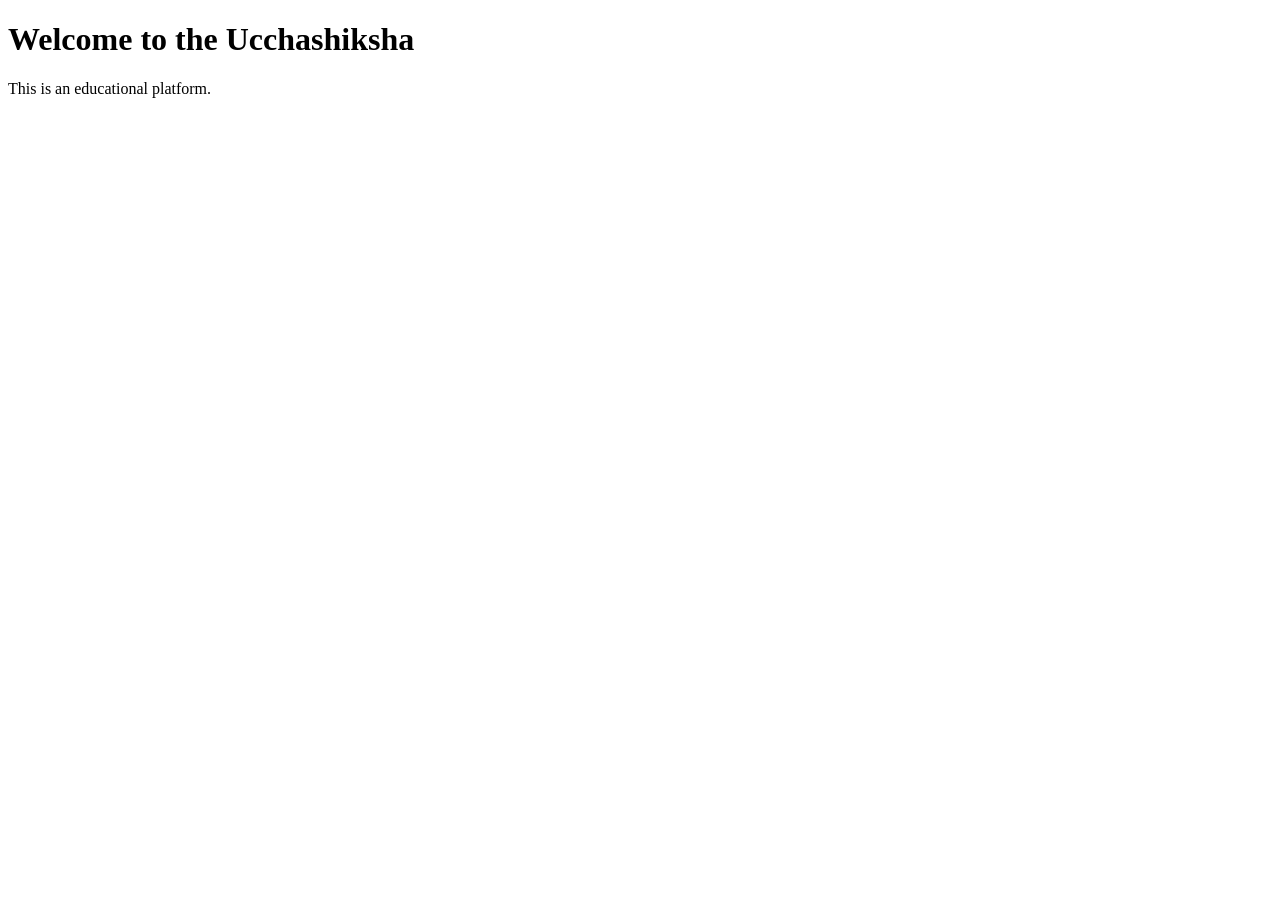
==== commit 93fed412: "Update index.html to remove favicon section and replace with a new icon link." ====
--- a/index.html
+++ b/index.html
@@ -1,276 +1,13 @@
-<!DOCTYPE html>
-
-<html lang="en">
-<head>
-<meta charset="utf-8"/>
-<meta content="width=device-width, initial-scale=1.0" name="viewport"/>
-<meta content="Uccha Shiksha Provides Study and Examination through Common System: Relief From Time, Hardwork and Fees which help peoples to get Degree" name="description"/>
-<title>uccha shiksha | Homepage</title>
-<!-- Google Fonts for modern typography -->
-<link href="https://fonts.googleapis.com" rel="preconnect"/>
-<link crossorigin="" href="https://fonts.gstatic.com" rel="preconnect"/>
-<link href="https://fonts.googleapis.com/css2?family=Poppins:wght@300;400;500;600;700&amp;display=swap" rel="stylesheet"/>
-<link href="styles.css" rel="stylesheet"/>
-<!-- Favicon (multi-size for all browsers & devices) -->
-<link rel="icon" type="image/jpeg" href="assets/logo.jpg"/>
-<link rel="shortcut icon" type="image/jpeg" href="assets/logo.jpg"/>
-<link rel="apple-touch-icon" href="assets/logo.jpg"/>
-<link rel="icon" type="image/jpeg" sizes="32x32" href="assets/logo.jpg"/>
-<link rel="icon" type="image/jpeg" sizes="16x16" href="assets/logo.jpg"/>
-
-<!-- Open Graph / Social Media Thumbnails -->
-<meta property="og:type" content="website"/>
-<meta property="og:url" content="https://ucchashikha.com/"/>
-<meta property="og:site_name" content="Uccha Shiksha"/>
-<meta property="og:title" content="Uccha Shiksha | Higher Education Advisory Service"/>
-<meta property="og:description" content="Uccha Shiksha Provides Study and Examination through Common System: Relief From Time, Hardwork and Fees which help peoples to get Degree."/>
-<meta property="og:image" content="https://ucchashikha.com/assets/logo.jpg"/>
-<meta property="og:image:secure_url" content="https://ucchashikha.com/assets/logo.jpg"/>
-<meta property="og:image:type" content="image/jpeg"/>
-<meta property="og:image:width" content="1200"/>
-<meta property="og:image:height" content="630"/>
-<meta property="og:image:alt" content="Uccha Shiksha - Higher Education Advisory Service"/>
-<meta property="og:locale" content="hi_IN"/>
-
-<!-- Twitter Card -->
-<meta name="twitter:card" content="summary_large_image"/>
-<meta name="twitter:url" content="https://ucchashikha.com/"/>
-<meta name="twitter:title" content="Uccha Shiksha | Higher Education Advisory Service"/>
-<meta name="twitter:description" content="Uccha Shiksha Provides Study and Examination through Common System: Relief From Time, Hardwork and Fees which help peoples to get Degree."/>
-<meta name="twitter:image" content="https://ucchashikha.com/assets/logo.jpg"/>
-<meta name="twitter:image:alt" content="Uccha Shiksha - Higher Education Advisory Service"/>
-</head>
-<body>
-<!-- Header / Navbar -->
-<header class="header">
-<div class="logo-container">
-<a href="#">
-<img alt="Uccha Shiksha Logo" class="logo" src="assets/logo.jpg"/>
-</a>
-</div>
-<nav class="nav-menu">
-<ul>
-<li><a class="active" href="index.html">Home</a></li>
-<li><a href="universities.html">Universities</a></li>
-<li><a href="courses.html">Courses</a></li>
-<li><a href="courses-fees.html">Courses Fees</a></li>
-<li><a href="visions.html">Visions</a></li>
-<li><a href="gallery.html">Gallery</a></li>
-<li><a class="mobile-contact-pill" href="#footer-section">Contact Us</a></li>
-</ul>
-</nav>
-<div class="cta-container">
-<a class="btn-primary" href="#footer-section">Contact Us</a>
-<!-- Mobile Menu Toggle -->
-<button aria-label="Toggle Menu" class="mobile-toggle">☰</button>
-</div>
-</header>
-<!-- Mobile Navigation Overlay -->
-<div class="mobile-nav-overlay">
-<ul>
-<li><a class="active" href="index.html">Home</a></li>
-<li><a href="universities.html">Universities</a></li>
-<li><a href="courses.html">Courses</a></li>
-<li><a href="courses-fees.html">Courses Fees</a></li>
-<li><a href="visions.html">Visions</a></li>
-<li><a href="gallery.html">Gallery</a></li>
-<li><a class="mobile-contact-pill" href="#footer-section">Contact Us</a></li>
-<li><a href="#footer-section" style="color: #ecc94b;">Contact Us</a></li>
-</ul>
-</div>
-<!-- Main Content Sections -->
-<main class="main-content" id="services" style="background-color: #f4f0e6; padding-bottom: 10px;">
-<!-- Exact Top Banner -->
-<section class="top-banner">
-<div class="img-container">
-<img alt="Graduation Cap" src="assets/education-graphic.jpg"/>
-</div>
-<div class="text-container" style="display: flex; flex-direction: column; justify-content: center;">
-<h1 style="color: #7e191b; font-weight: 700; font-size: clamp(2rem, 3.5vw, 3.2rem); line-height: 1.2; margin-bottom: 25px;">Higher Education Advisory Service</h1>
-<h2 style="color: #9c3131; font-weight: 600; font-size: clamp(1.5rem, 2.5vw, 2.2rem); margin-top: 0;">उच्चशिक्षा परामर्श सेवा</h2>
-</div>
-</section>
-<!-- Bouncing Mobile Scroll Indicator -->
-<div class="scroll-prompt" style="text-align: center; padding: 15px 0 5px; background-color: transparent;">
-<span style="display: block; font-size: 0.9rem; color: #7e191b; margin-bottom: 8px; font-weight: 600; text-transform: uppercase; letter-spacing: 1px;">Scroll Down To Explore</span>
-<svg class="bounce-arrow" fill="none" height="30" stroke="#7e191b" stroke-linecap="round" stroke-linejoin="round" stroke-width="2" style="margin: 0 auto; display: block;" viewbox="0 0 24 24" width="30">
-<polyline points="6 9 12 15 18 9"></polyline>
-</svg>
-</div>
-<section class="bg-tinted section-padding" style="padding-top: 5px; padding-bottom: 5px;">
-<div class="container">
-<div style="text-align: center; margin-bottom: 60px;">
-<h2 style="color: var(--primary-color); margin-bottom: 15px; font-size: clamp(1.8rem, 8vw, 2.5rem); word-break: break-word;">Why Choose Uccha Shiksha?</h2>
-<p style="font-size: 1.2rem; max-width: 800px; margin: 0 auto;">Your complete guide to University Admissions, Certificates, and Career Advisory.</p>
-</div>
-<div class="card-grid" style="margin-bottom: 0;">
-<!-- Point 1 -->
-<div class="premium-card">
-<span class="card-number">01</span>
-<h3>University Certificate Courses : Admission and Other Details</h3>
-<h4>विश्वविद्यालय सर्टिफिकेट कोर्स : एडमिशन और अन्य जानकारी</h4>
-<p>Admission to every course of the University. Admission to Bachelor's, Master's, various Diploma programmes, Doctorate (Ph.D.) degree or Diploma in optional subjects. Admission to Distance or Open Study System in Secondary 10th or Higher Secondary 12th.</p>
-<p style="font-family: Arial, sans-serif;">विश्वविद्यालय के प्रत्येक कोर्स में प्रवेश। स्नातक, स्नातकोत्तर, कईं डिप्लोमा प्रोग्राम, वाचस्पति - डॉक्टरेट (पी.एच.डी) वैकल्पिक विषयों में डिग्री या डिप्लोमा में प्रवेश। माध्यमिक 10वीं अथवा उच्च माध्यमिक 12वीं में दुरस्थ (डिस्टेंस) या खुला (ऑपन) अध्ययन प्रणाली में प्रवेश।</p>
-</div>
-<!-- Point 2 -->
-<div class="premium-card">
-<span class="card-number">02</span>
-<h3>UGC Affiliated and Approved by Govt. : 8 states 24 University</h3>
-<h4>भारत सरकार और UGC द्वारा मान्यता प्राप्त : 8 राज्यों के 24 विश्वविद्यालय</h4>
-<p>Admission and study in colleges affiliated to 24 universities in 8 states recognized by the Government of India and UGC. Priority admission in universities located in the capital cities of these 8 states. Simple and efficient method of examination and many other facilities as per admission to management seats.</p>
-<p style="font-family: Arial, sans-serif;">भारत सरकार और UGC द्वारा मान्यता प्राप्त 8 राज्यों के 24 विश्वविद्यालय से सम्बद्ध महाविद्यालयों में प्रवेश और अध्ययन। इन 8 राज्यों की राजधानी वाले शहर के विश्वविद्यालयों में प्रथमिकता से प्रवेश। परीक्षा की सरल व प्रभाशाली पद्धति और मैनेजमेन्ट सीट पर प्रवेश के अनुसार अन्य कईं सुविधाएँ।</p>
-</div>
-<!-- Point 3 -->
-<div class="premium-card">
-<span class="card-number">03</span>
-<h3>Graduation to PHD : Above 70 Courses</h3>
-<h4>ग्रेजुएशन से लेकर PHD तक : 70 से अधिक कॉर्स</h4>
-<p>All the courses, information about all those courses, admission in 10th, 12th, school, college, university, information of their state, fees of all courses, admission rules, examination rules and all the details related to the affiliation and recognition are described in all the different options of the website. Read all the points of all the options carefully and get complete information. The list and information of all the courses have also been given.</p>
-<p style="font-family: Arial, sans-serif;">सारे कोर्स, उन सभी कोर्स की जानकारी, 10वीं, 12वीं में प्रवेश, विद्यालय, महाविद्यालय, विश्वविद्यालय, उनके राज्य की जानकारी, सभी कोर्स की फीस, प्रवेश नियम, परीक्षा नियम एवं सम्बद्धता और मान्यता सम्बन्धी सारी डिटेल वेबसाइट के सारे अलग - अलग ऑप्शन में वर्णित है। सभी ऑप्शन के सभी बिंदु ध्यान से पढ़ें व पूरी जानकारी प्राप्त करें। सभी कोर्स की लिस्ट और जानकारी भी दी गई है।</p>
-</div>
-<!-- Point 4 -->
-<div class="premium-card">
-<span class="card-number">04</span>
-<h3>Management Seat Admissions, No Extra Charge</h3>
-<h4>मैनेजमेंट सीट पर एडमिशन, कोई अतिरिक्त शुल्क नहीं</h4>
-<p>There is no additional fee for admission on the management seat. Entering more than 70 courses on management seat without any type of donation. Also get the benefit of many other facilities. Easy admission process, books and guides including all materials available for study. Fully Valid degree, diploma and all other courses from easy examination system.</p>
-<p style="font-family: Arial, sans-serif;">मैनेजमेन्ट सीट पर एडमिशन होने पर उसकी कोई अतिरिक्त शुल्क नहीं। किसी प्रकार के डोनेशन के बिना मैनेजमेंट सीट पर 70 से अधिक कोर्स में प्रवेश। अन्य कईं सुविधाओं का भी लाभ प्राप्त करें। आसान प्रवेश प्रक्रिया, अध्ययन हेतु समस्त सामग्री सहित पुस्तकें व गाइड उपलब्ध। आसान परीक्षा प्रणाली से पूर्णतः मान्य डिग्री, डिप्लोमा और अन्य समस्त कोर्स।</p>
-</div>
-<!-- Point 5 -->
-<div class="premium-card">
-<span class="card-number">05</span>
-<h3>Study &amp; Examination through Common System: Relief from Time, Hardwork and Fees</h3>
-<h4>सामान्य प्रणाली से पढ़ाई और परीक्षा : समय, श्रम व फीस से राहत</h4>
-<p>Various educational schemes are applicable as per government rules and age limit rules. If there is a long gap in the study years, many years of studies are wasted, if you have not been able to do any course for a long time after your last degree, further studies are possible based on age relaxation and some other terms and conditions. There is also relief in fees and provision of paying fees in an easy way. Relief from a lot of hard work due to common and effective examination system and study system.</p>
-<p style="font-family: Arial, sans-serif;">सरकारी नियमों के अंतर्गत व उम्रसीमा के नियमों के अंतर्गत विभिन्न शैक्षिक योजनाएँ लागु। अध्ययन वर्षों में ज्यादा गैप हो गया हो, पढ़ाई के कईं साल बिगड़े हों, अंतिम डिग्री के बाद लम्बे समय तक कोई कोर्स नहीं कर पाए हों, उम्र सीमा के अंतर्गत छूट और अन्य कुछ शर्तों व नियमों के आधार पर आगे की पढ़ाई संभव। फीस में भी राहत और आसान तरीके से फीस शुल्क जमा करने का प्रावधान। सामान्य और प्रभावशाली परीक्षा प्रणाली एवं अध्ययन प्रणाली के कारण बहुत अधिक काफ़ी मेहनत से राहत।</p>
-</div>
-<!-- Point 6 -->
-<div class="premium-card">
-<span class="card-number">06</span>
-<h3>Save Gap Years in Studies: Safe &amp; Systematic Adjustment</h3>
-<h4>पढ़ाई में गेप के वर्षों को बचाएँ : सुरक्षित व नियमबद्ध समायोजन</h4>
-<p>Various educational schemes are applicable as per government rules and age limit rules. If there is a long gap in the study years, many years of studies are wasted, if you have not been able to do any course for a long time after your last degree, further studies are possible based on age relaxation and some other terms and conditions.</p>
-<p style="font-family: Arial, sans-serif;">सरकारी नियमों के अंतर्गत व उम्रसीमा के नियमों के अंतर्गत विभिन्न शैक्षिक योजनाएँ लागु। अध्ययन वर्षों में ज्यादा गैप हो गया हो, पढ़ाई के कईं साल बिगड़े हों, अंतिम डिग्री के बाद लम्बे समय तक कोई कोर्स नहीं कर पाए हों, उम्र सीमा के अंतर्गत छूट और अन्य कुछ शर्तों व नियमों के आधार पर आगे की पढ़ाई संभव।</p>
-</div>
-<!-- Point 7 -->
-<div class="premium-card">
-<span class="card-number">07</span>
-<h3>Special Scheme for Overage Students: Concession in Fees</h3>
-<h4>अधिक उम्र वालों के लिए ख़ास योजना : फीस में छूट</h4>
-<p>Various educational schemes are applicable as per educational rules and age limit rules. If there is a long gap in the study years, many years of studies are wasted, if you have not been able to do any course for a long time after your last degree, further studies are possible based on age relaxation and some other terms and conditions. There is also relief in fees and provision of paying fees in an easy way. Relief from a lot of hard work due to common and effective examination system and study system.</p>
-<p style="font-family: Arial, sans-serif;">शिक्षा के नियमों के अंतर्गत व उम्रसीमा के नियमों के अंतर्गत विभिन्न शैक्षिक योजनाएँ लागु। अध्ययन वर्षों में ज्यादा गैप हो गया हो, पढ़ाई के कईं साल बिगड़े हों, अंतिम डिग्री के बाद लम्बे समय तक कोई कोर्स नहीं कर पाए हों, उम्र सीमा के अंतर्गत छूट और अन्य कुछ शर्तों व नियमों के आधार पर आगे की पढ़ाई संभव। फीस में भी राहत और आसान तरीके से फीस शुल्क जमा करने का प्रावधान। सामान्य और प्रभावशाली परीक्षा प्रणाली एवं अध्ययन प्रणाली के कारण बहुत अधिक काफ़ी मेहनत से राहत।</p>
-</div>
-<!-- Point 8 -->
-<div class="premium-card">
-<span class="card-number">08</span>
-<h3>Fully Valid everywhere, Useful in every way According to rules</h3>
-<h4>हर जगह पूर्णतः मान्य, हर तरह से नियमानुसार उपयोगी</h4>
-<p>All the study systems and every course offered under the Higher Education Advisory Services are approved and fully affiliated by UGC and the Government of India. You can easily check the recognition of all the universities of all the states with which we have affiliation. All our courses, which are valid for government jobs, further studies, going abroad, any competitive exam and all other aspects, will take you to your goals in life. Join us to give the right direction to your career along with self-reliance and do your desired course and connect everyone else with us as well.</p>
-<p style="font-family: Arial, sans-serif;">उच्च शिक्षा परामर्श सेवा के अंतर्गत की गई समस्त अध्ययन प्रणाली और प्रत्येक कॉर्स UGC और भारत सरकार द्वारा मान्य और पूर्णरूप से सम्बद्धतायुक्त है। सभी राज्यों के जिन - जिन विश्वविद्यालयों से हमारी सम्बद्धता है, आप आसानी से उनकी मान्यता चैक कर सकते हैं। सरकारी नौकरी, आगे की पढ़ाई, विदेश गमन, किसी भी प्रतियोगी परीक्षा अ अन्य सभी तरह से मान्य हमारे सभी कॉर्स आपको जीवन को लक्ष्य तक ले जाएँगे। आत्मनिर्भरता सहित कॅरियर को सही दिशा देने की लिए हमसे जुड़कर अपना मनचाहा कॉर्स करें और अन्य सभी को भी हमसे जोड़ें।</p>
-</div>
-<!-- Point 9 -->
-<div class="premium-card">
-<span class="card-number">09</span>
-<h3>Education Coordinators and Admission Counselors are Trusted Officials and Hold High Positions</h3>
-<h4>शिक्षा कोऑर्डिनेटर और एडमिशन कॉउंसलर विश्वसनीय अधिकारी हैं जो उच्च पदों पर आसीन हैं</h4>
-<p>All our education coordinators and admission counselors are credible officers who hold high positions. Get the right guidance under their leadership and apply for admission. Our education coordinators, who are highly educated and hold official positions associated with higher education advisory services, will keep giving you further guidance from time to time. These include advice related to further studies, government jobs, study abroad, jobs abroad, information related to competitive exams and other suggestions etc.</p>
-<p style="font-family: Arial, sans-serif;">हमारे सभी शिक्षा कोऑर्डिनेटर और एडमिशन कॉउंसलर विश्वसनीय अधिकारी हैं जो उच्च पदों पर आसीन हैं। उनके नेतृत्व में सही गाइडेंस प्राप्त करें और एडमिशन के लिए आवेदन करें। उच्च शिक्षा परामर्श सेवा से जुड़े सभी उच्च शिक्षित व आधिकारिक पदों पर आसीन हमारे शिक्षा कोऑर्डिनेटर आपको समय - समय पर आगे के दिशा निर्देश देते रहेंगे। जिनमें आगे की पढ़ाई, सरकारी नौकारीयों से सम्बंधित सलाह, विदेश में अध्ययन, विदेश में जॉब्स, प्रतियोगी परीक्षाओं से सम्बंधित जानकारी व अन्य सुझाव आदी सम्मिलित हैं।</p>
-</div>
-<!-- Point 10 -->
-<div class="premium-card">
-<span class="card-number">10</span>
-<h3>Fees Structure: in Easy Installments and Discounts for Special Students</h3>
-<h4>फीस आसान किश्तों में : आवश्यकतानुसार डिस्काउंट भी उपलब्ध</h4>
-<p>There is an option to pay the fees of every course of every university affiliated to us in easy installments. Discounts are also available under special rules as per the requirement of the students. Do contact us for any kind of fee payment scheme and complete information about each course. The fee for admission on management seat can also be deposited in equally easy installments.</p>
-<p style="font-family: Arial, sans-serif;">हमसे जुड़े हुए प्रत्येक विश्वविद्यालय के प्रत्येक कॉर्स की फीस आसान किश्तों में भुगतान करने का विकल्प उपलब्ध है। विद्यार्थियों की आवश्यकतानुसार विशेष नियमों के अंतर्गत डिस्काउंट भी उपलब्ध है। किसी भी तरह की शुल्क जमा योजना की जानकारी और प्रत्येक कोर्स की सम्पूर्ण जानकारी के लिए संपर्क अवश्य करें। मैनेजमेंट सीट पर एडमिशन की फीस भी समान रूप से आसान किश्तों में जमा की जा सकती है।</p>
-</div>
-<!-- Point 11 -->
-<div class="premium-card">
-<span class="card-number">11</span>
-<h3>12 courses from the best Universities abroad 3 countries</h3>
-<h4>भारत के अलावा 3 देशों के सर्वश्रेष्ठ विश्वविद्यालयों से 12 कॉर्स</h4>
-<p>Make your future and career the best by taking admission in 12 courses from the best universities of 3 countries abroad approved by the Government of India and education rules. Contact for information about these universities abroad and all the courses from there.</p>
-<p style="font-family: Arial, sans-serif;">भारतीय सरकार और शिक्षा नियमों द्वारा मान्य विदेश के 3 देशों के श्रेष्ठ विश्वविद्यालयों से 12 कोर्स में एडमिशन लेकर भविष्य और कॅरियर को सर्वश्रेष्ठ बनाइए। विदेशों के इन विश्वविद्यालयों और वहाँ से होने वाले सभी कोर्से की जानकारी के लिए संपर्क करें।</p>
-</div>
-<!-- Point 12 -->
-<div class="premium-card">
-<span class="card-number">12</span>
-<h3>Important Things, Must Read</h3>
-<h4>अति आवश्यक बातें, जरूर पढ़ें</h4>
-<div style="margin-top: 15px;">
-<p><strong>(I)</strong> If your future plans are getting hampered due to any degree or course, then join Higher Education Counseling Service and pursue your further course and degree.</p>
-<p style="font-family: Arial, sans-serif; margin-bottom: 20px;">किसी डिग्री या कॉर्स की वज़ह से आपके आगे के प्लान रुक रहे हैं तो उच्च शिक्षा परामर्श सेवा से जुड़कर अपना आगे का कॉर्स और डिग्री कीजिए।</p>
-<p><strong>(II)</strong> Whatever way you want to complete your studies and whatever course you want to pursue, please consult us once.</p>
-<p style="font-family: Arial, sans-serif; margin-bottom: 20px;">आप जिस तरह से भी अपनी पढ़ाई पूरी करना चाहते हैं और कोई भी कॉर्स करना चाहते हैं तो एक बार हमसे सलाह अवश्य लें।</p>
-<p><strong>(III)</strong> Contact us for information about the course you want to pursue or what qualifications are required for it.</p>
-<p style="font-family: Arial, sans-serif; margin-bottom: 20px;">आप जो कॉर्स करना चाहते हैं या उसके लिए क्या योग्यता होनी चाहिए, इस जानकारी के लिए संपर्क करें।</p>
-<p><strong>(IV)</strong> Without waiting for the last date of admission, confirm your admission today.</p>
-<p style="font-family: Arial, sans-serif;">प्रवेश की अंतिम तारीख़ का इंतज़ार किए बिना आज ही अपना एडमिशन निश्चित करें।</p>
-</div>
-</div>
-</div>
-</div>
-</section>
-</main>
-<hr style="border:none; border-top: 1px solid #ccc; width: 80%; margin: 30px auto;"/>
-<!-- Authentic Text Block (Light Blue Section) -->
-<section style="background-color: #f0f4f8; padding: 30px 20px; font-family: 'Poppins', sans-serif;">
-<div class="container" style="max-width: 1100px; margin: 0 auto; display: flex; flex-wrap: wrap; gap: 40px; justify-content: space-between; align-items: flex-start;">
-<div style="flex: 1; min-width: 300px;">
-<h2 style="color: #7e191b; font-weight: 700; line-height: 1.3;">Authorized and Authentic Educational Service</h2>
-</div>
-<div style="flex: 1.5; min-width: 300px;">
-<p style="font-size: 1.4rem; color: #7e191b; line-height: 1.5; font-weight: 500;">Education Coordinators and Admission Counselors are Trusted Officials and Hold High Positions</p>
-</div>
-</div>
-</section>
-<!-- Homepage Image Carousel (Continuously Scrolling) -->
-<section class="home-image-slider" style="overflow: hidden; white-space: nowrap; padding: 30px 0; background-color: #f4f0e6; margin-bottom: -5px;">
-<div class="slider-track" style="display: inline-block;">
-<!-- Images are duplicated to create an infinite loop effect -->
-<img alt="Gallery Slide 1" src="assets/external_52e23fbd.webp"/>
-<img alt="Gallery Slide 3" src="assets/external_7c77931b.webp"/>
-<img alt="Gallery Slide 4" src="assets/external_08e36c54.webp"/>
-<img alt="Gallery Slide 5" src="assets/external_624d4712.webp"/>
-<img alt="Gallery Slide 6" src="assets/external_ccbf5241.webp"/>
-<img alt="Gallery Slide 1" src="assets/external_52e23fbd.webp"/>
-<img alt="Gallery Slide 3" src="assets/external_7c77931b.webp"/>
-<img alt="Gallery Slide 4" src="assets/external_08e36c54.webp"/>
-<img alt="Gallery Slide 5" src="assets/external_624d4712.webp"/>
-<img alt="Gallery Slide 6" src="assets/external_ccbf5241.webp"/>
-</div>
-</section>
-<!-- Footer -->
-<footer class="footer" id="footer-section">
-<div class="container footer-content">
-<div class="footer-graphic-col">
-<img alt="Uccha Shiksha Logo" class="footer-graphic" src="assets/logo.jpg"/>
-</div>
-<div class="footer-details-col">
-<div class="contact-box">
-<span class="btn-primary" style="margin-bottom: 30px; display: inline-block; cursor: default; pointer-events: none;">Contact Us</span>
-<h4>Email:</h4>
-<p><a href="mailto:ucchashiksha.admission@gmail.com">ucchashiksha.admission@gmail.com</a></p>
-<h4>Mobile:</h4>
-<p><a href="tel:+919109723868">+ 91 9109723868</a></p>
-<h4>Office Timing:</h4>
-<p>Monday to Saturday<br/>10 am to 1 pm<br/>3 pm to 6 pm</p>
-</div>
-</div>
-</div>
-<div class="footer-bottom">
-<p>© 2026 Uccha Shiksha. All Rights Reserved. </p>
-</div>
-</footer>
-<!-- Floating WhatsApp Widget -->
-<div class="floating-chat" style="bottom: 30px; right: 30px; position: fixed; z-index: 1000;">
-<a href="https://wa.me/919109723868" onmouseout="this.style.transform='scale(1)'" onmouseover="this.style.transform='scale(1.05)'" style="background-color: #25D366; color: white; padding: 12px 24px; border-radius: 50px; display: flex; align-items: center; gap: 10px; font-weight: 600; font-size: 1.1rem; box-shadow: 0 5px 15px rgba(37, 211, 102, 0.4); text-decoration: none; transition: transform 0.3s ease;" target="_blank">
-<svg fill="white" height="28" viewbox="0 0 24 24" width="28">
-<path d="M12.031 6.172c-3.181 0-5.767 2.586-5.768 5.766-.001 1.298.38 2.27 1.019 3.287l-.582 2.128 2.182-.573c.978.58 1.911.928 3.145.929 3.178 0 5.767-2.587 5.768-5.766.001-3.187-2.575-5.77-5.764-5.771zm3.392 8.244c-.144.405-.837.774-1.17.824-.299.045-.677.063-1.092-.069-.252-.08-.575-.187-.988-.365-1.739-.751-2.874-2.502-2.961-2.617-.087-.116-.708-.94-.708-1.793s.448-1.273.607-1.446c.159-.173.346-.217.462-.217l.332.006c.106.005.249-.04.39.298.144.347.491 1.2.534 1.287.043.087.072.188.014.304-.058.116-.087.188-.173.289l-.26.304c-.087.086-.177.18-.076.354.101.174.449.741.964 1.201.662.591 1.221.774 1.394.86s.274.072.376-.043c.101-.116.433-.506.549-.68.116-.173.231-.145.39-.087s1.011.477 1.184.564.289.13.332.202c.045.072.045.419-.099.824zm-3.423-14.416c-6.627 0-12 5.373-12 12s5.373 12 12 12 12-5.373 12-12-5.373-12-12-12zm.029 18.88c-1.161 0-2.305-.292-3.318-.844l-3.677.964.984-3.595c-.607-1.052-.927-2.246-.926-3.468.001-3.825 3.113-6.937 6.937-6.937 3.825.001 6.938 3.113 6.938 6.937.001 3.824-3.113 6.936-6.938 6.936z"></path>
-</svg>
-            Live Chat
-        </a>
-</div>
-<script src="script.js?v=2"></script>
-</body>
-</html>
+<!DOCTYPE html>
+<html lang="en">
+<head>
+    <meta charset="UTF-8">
+    <meta name="viewport" content="width=device-width, initial-scale=1.0">
+    <link rel="icon" href="/favicon.ico" sizes="any">
+    <title>Document</title>
+</head>
+<body>
+    <h1>Welcome to the Ucchashiksha</h1>
+    <p>This is an educational platform.</p>
+</body>
+</html>
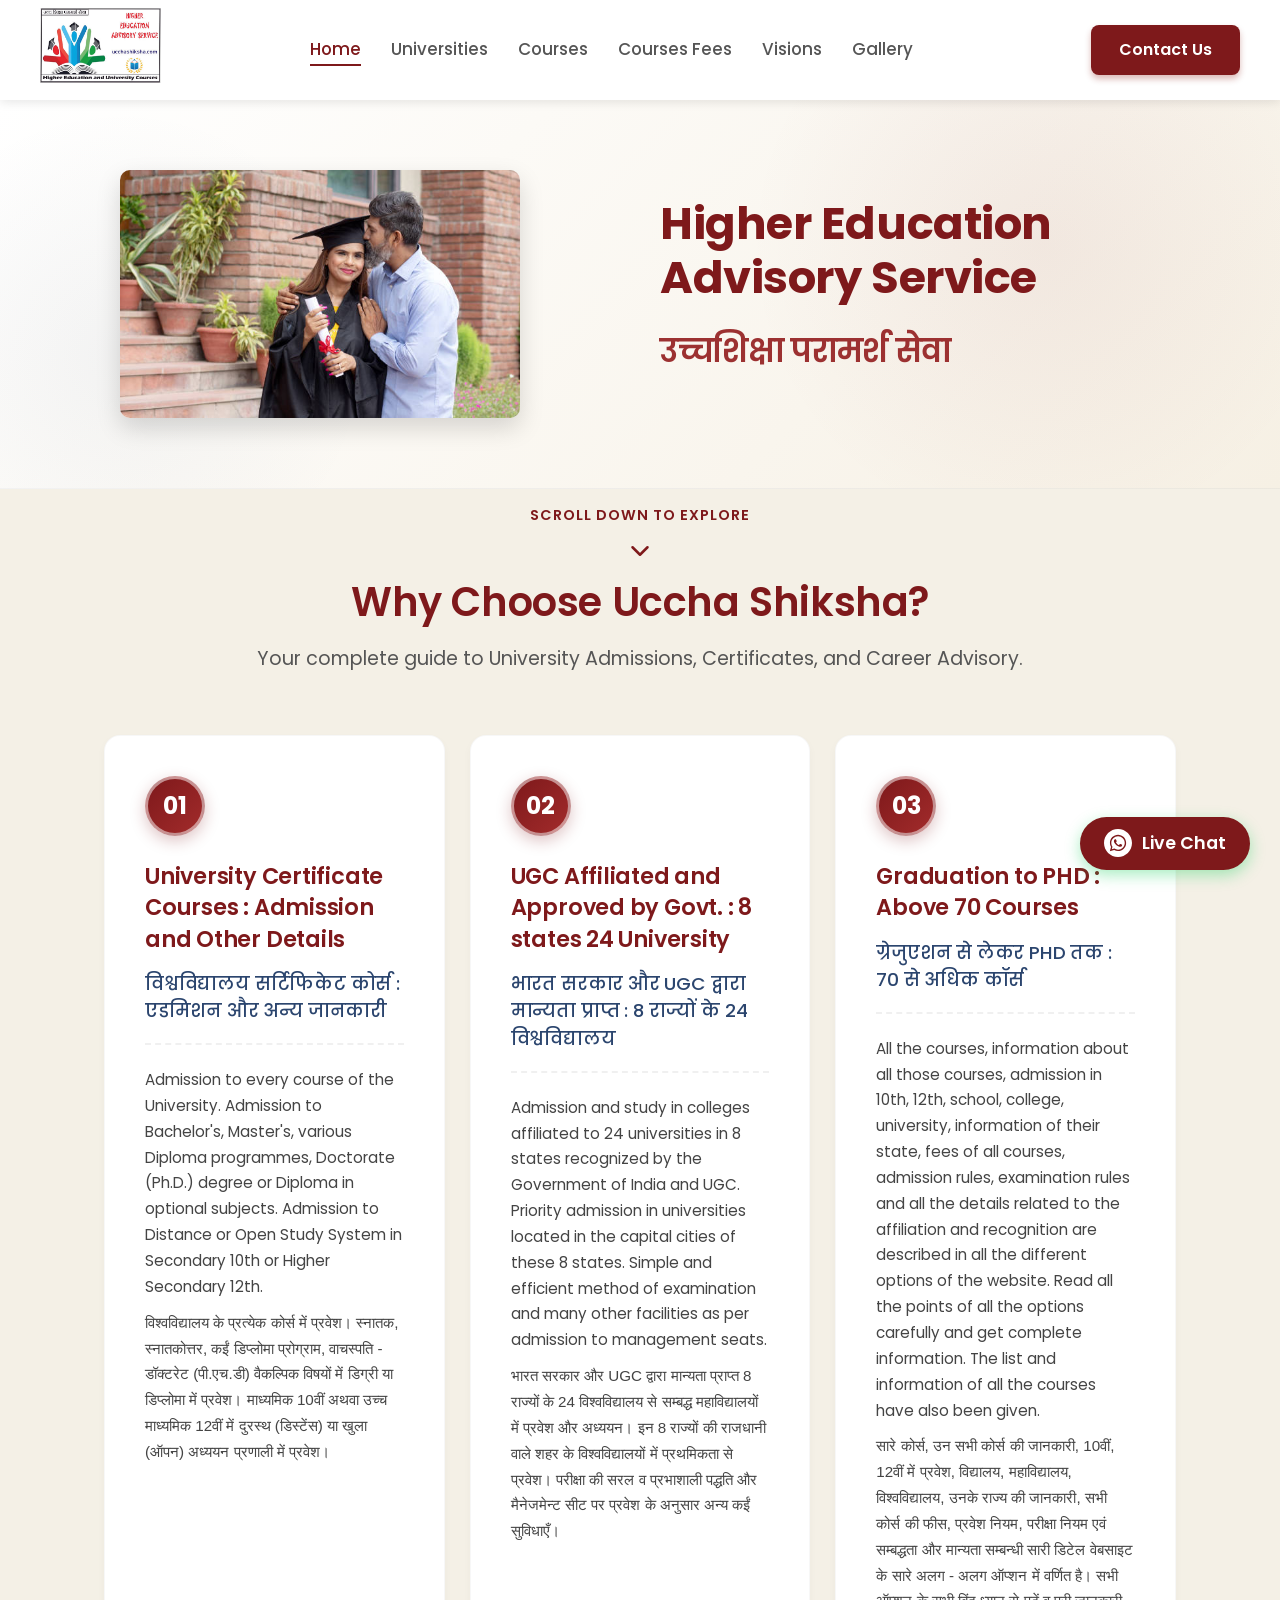
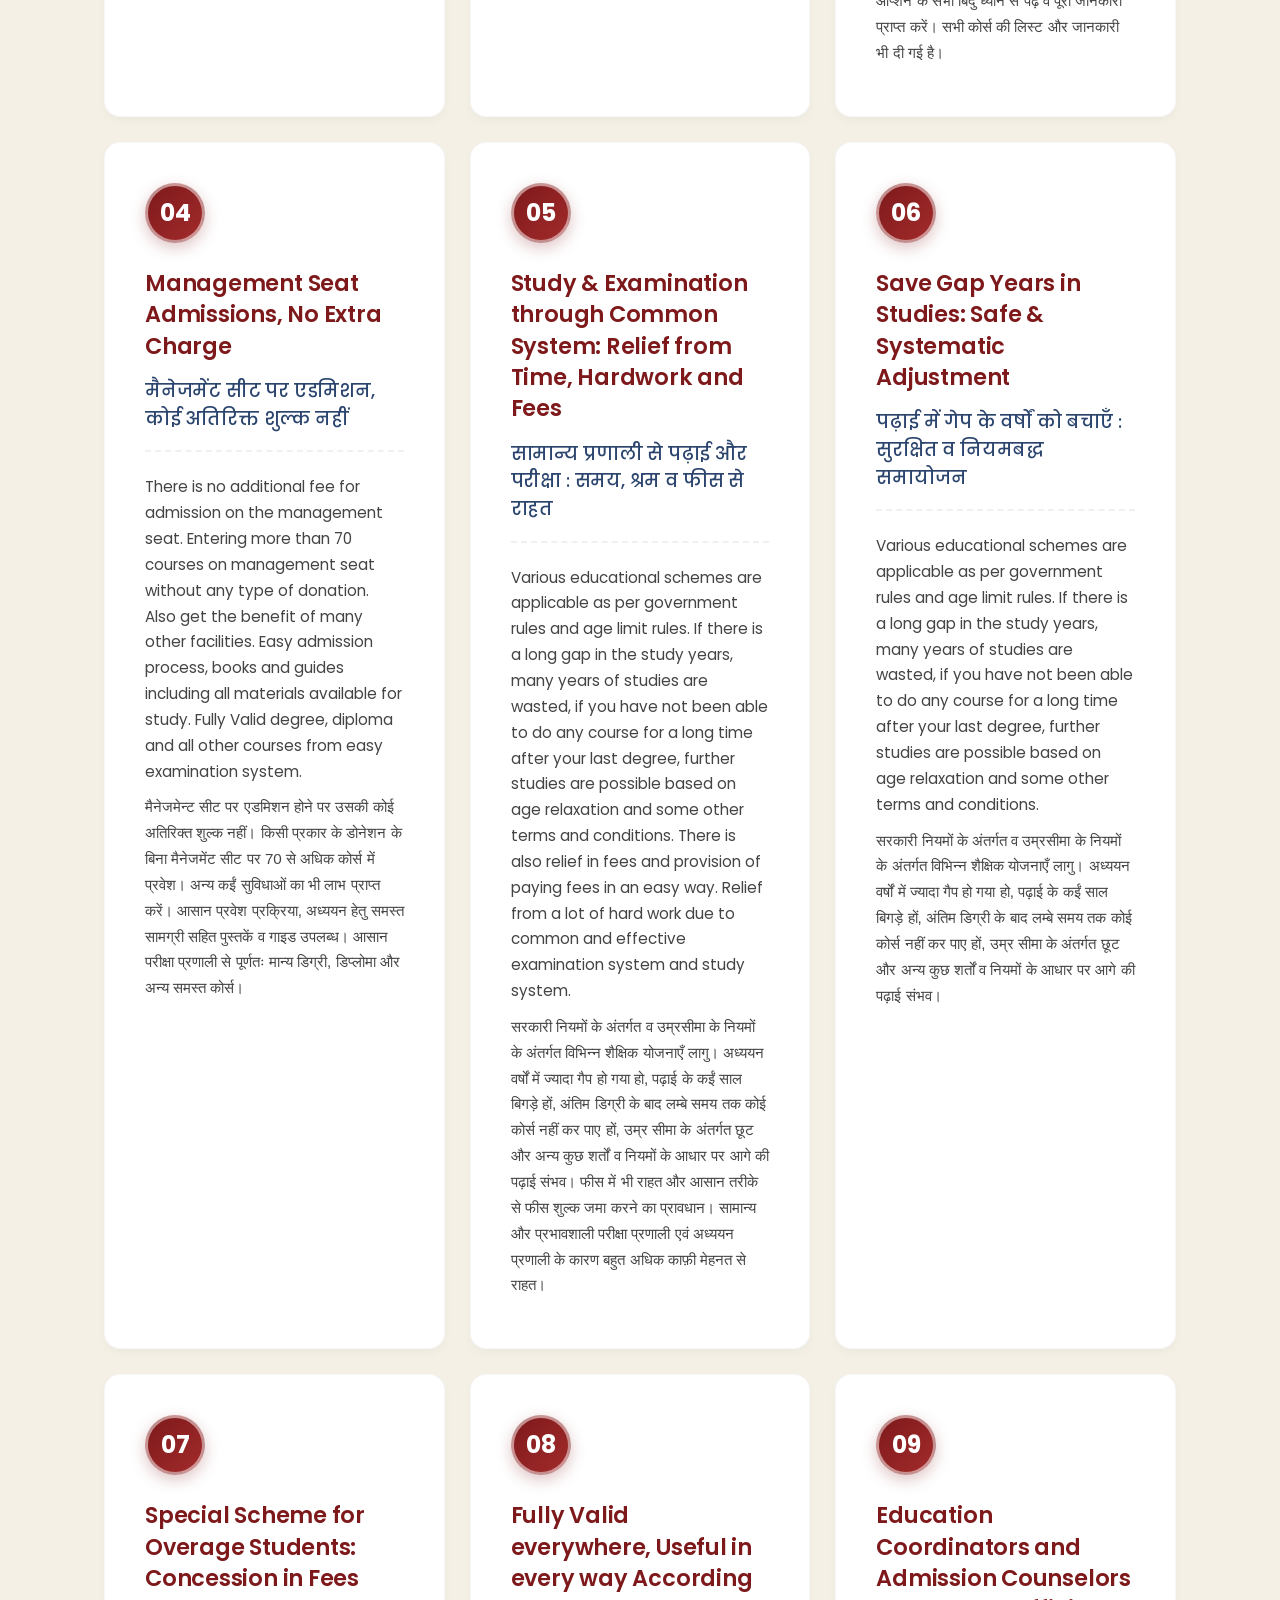
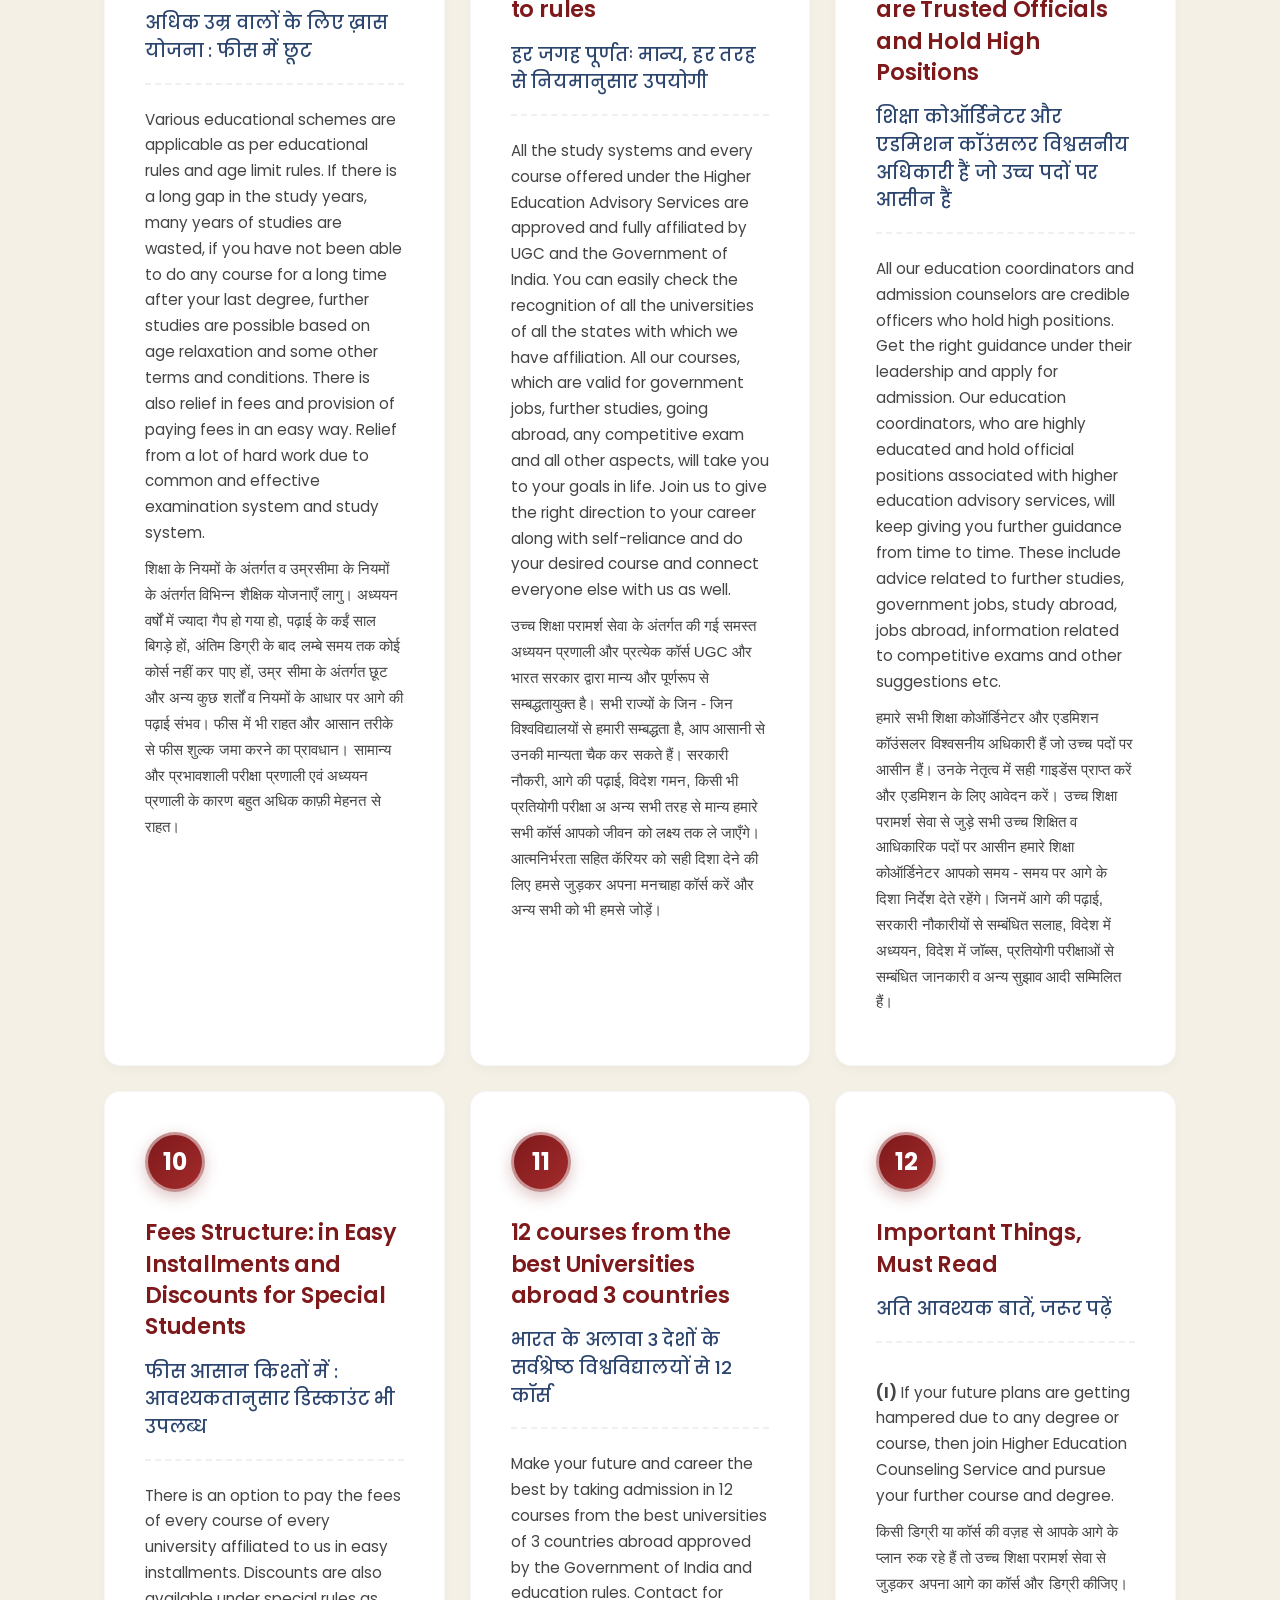
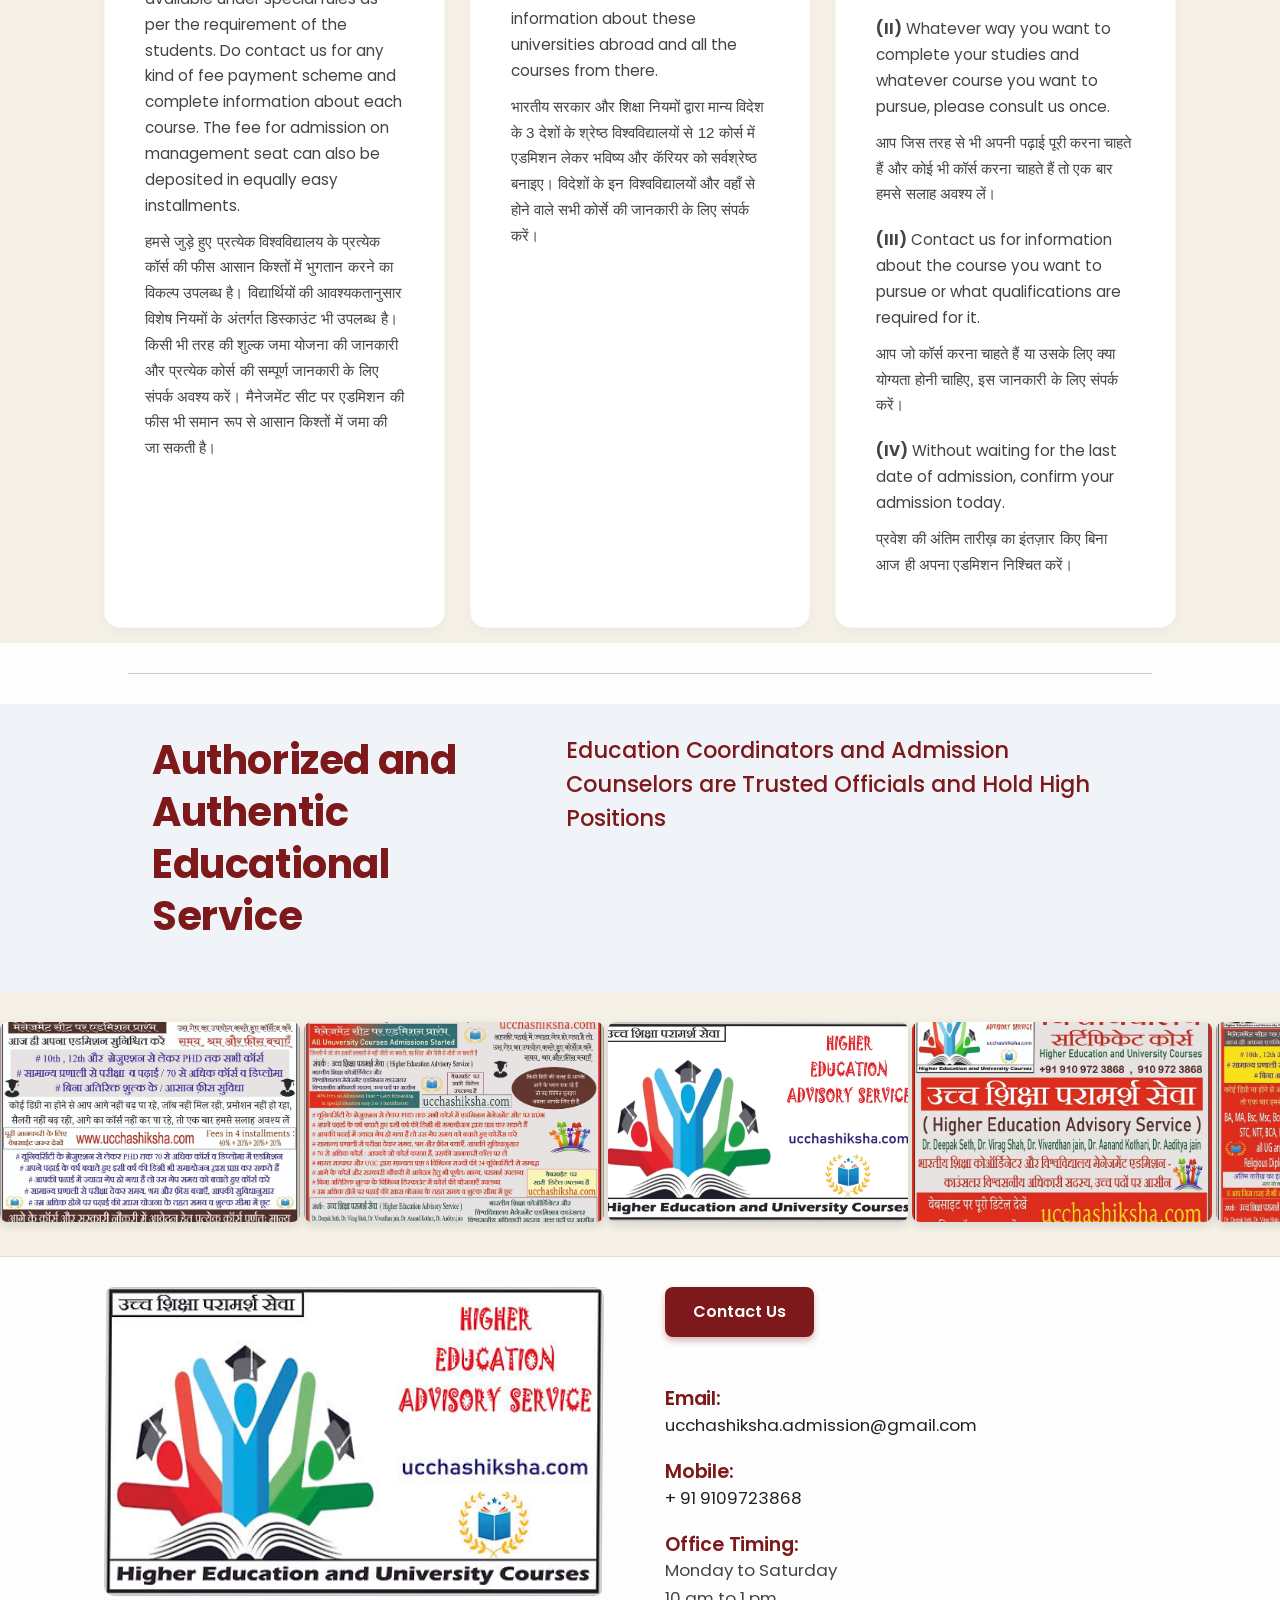
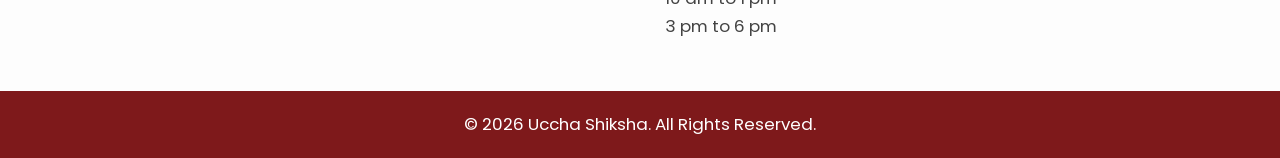
==== commit d895cb77: "Rename pasted_content (1).txt to index.html" ====
--- a/index.html
+++ b/index.html
@@ -1,13 +1,272 @@
 <!DOCTYPE html>
+
 <html lang="en">
 <head>
-    <meta charset="UTF-8">
-    <meta name="viewport" content="width=device-width, initial-scale=1.0">
-    <link rel="icon" href="/favicon.ico" sizes="any">
-    <title>Document</title>
+<meta charset="utf-8"/>
+<meta content="width=device-width, initial-scale=1.0" name="viewport"/>
+<meta content="Uccha Shiksha Provides Study and Examination through Common System: Relief From Time, Hardwork and Fees which help peoples to get Degree" name="description"/>
+<title>uccha shiksha | Homepage</title>
+<!-- Google Fonts for modern typography -->
+<link href="https://fonts.googleapis.com" rel="preconnect"/>
+<link crossorigin="" href="https://fonts.gstatic.com" rel="preconnect"/>
+<link href="https://fonts.googleapis.com/css2?family=Poppins:wght@300;400;500;600;700&amp;display=swap" rel="stylesheet"/>
+<link href="styles.css" rel="stylesheet"/>
+<!-- Favicon (multi-size for all browsers & devices) -->
+<link rel="icon" href="/favicon.ico" sizes="any">
+
+<!-- Open Graph / Social Media Thumbnails -->
+<meta property="og:type" content="website"/>
+<meta property="og:url" content="https://ucchashiksha.com/"/>
+<meta property="og:site_name" content="Uccha Shiksha"/>
+<meta property="og:title" content="Uccha Shiksha | Higher Education Advisory Service"/>
+<meta property="og:description" content="Uccha Shiksha Provides Study and Examination through Common System: Relief From Time, Hardwork and Fees which help peoples to get Degree."/>
+<meta property="og:image" content="https://ucchashiksha.com/assets/logo.jpg"/>
+<meta property="og:image:secure_url" content="https://ucchashiksha.com/assets/logo.jpg"/>
+<meta property="og:image:type" content="image/jpeg"/>
+<meta property="og:image:width" content="1200"/>
+<meta property="og:image:height" content="630"/>
+<meta property="og:image:alt" content="Uccha Shiksha - Higher Education Advisory Service"/>
+<meta property="og:locale" content="hi_IN"/>
+
+<!-- Twitter Card -->
+<meta name="twitter:card" content="summary_large_image"/>
+<meta name="twitter:url" content="https://ucchashiksha.com/"/>
+<meta name="twitter:title" content="Uccha Shiksha | Higher Education Advisory Service"/>
+<meta name="twitter:description" content="Uccha Shiksha Provides Study and Examination through Common System: Relief From Time, Hardwork and Fees which help peoples to get Degree."/>
+<meta name="twitter:image" content="https://ucchashiksha.com/assets/logo.jpg"/>
+<meta name="twitter:image:alt" content="Uccha Shiksha - Higher Education Advisory Service"/>
 </head>
 <body>
-    <h1>Welcome to the Ucchashiksha</h1>
-    <p>This is an educational platform.</p>
+<!-- Header / Navbar -->
+<header class="header">
+<div class="logo-container">
+<a href="#">
+<img alt="Uccha Shiksha Logo" class="logo" src="assets/logo.jpg"/>
+</a>
+</div>
+<nav class="nav-menu">
+<ul>
+<li><a class="active" href="index.html">Home</a></li>
+<li><a href="universities.html">Universities</a></li>
+<li><a href="courses.html">Courses</a></li>
+<li><a href="courses-fees.html">Courses Fees</a></li>
+<li><a href="visions.html">Visions</a></li>
+<li><a href="gallery.html">Gallery</a></li>
+<li><a class="mobile-contact-pill" href="#footer-section">Contact Us</a></li>
+</ul>
+</nav>
+<div class="cta-container">
+<a class="btn-primary" href="#footer-section">Contact Us</a>
+<!-- Mobile Menu Toggle -->
+<button aria-label="Toggle Menu" class="mobile-toggle">☰</button>
+</div>
+</header>
+<!-- Mobile Navigation Overlay -->
+<div class="mobile-nav-overlay">
+<ul>
+<li><a class="active" href="index.html">Home</a></li>
+<li><a href="universities.html">Universities</a></li>
+<li><a href="courses.html">Courses</a></li>
+<li><a href="courses-fees.html">Courses Fees</a></li>
+<li><a href="visions.html">Visions</a></li>
+<li><a href="gallery.html">Gallery</a></li>
+<li><a class="mobile-contact-pill" href="#footer-section">Contact Us</a></li>
+<li><a href="#footer-section" style="color: #ecc94b;">Contact Us</a></li>
+</ul>
+</div>
+<!-- Main Content Sections -->
+<main class="main-content" id="services" style="background-color: #f4f0e6; padding-bottom: 10px;">
+<!-- Exact Top Banner -->
+<section class="top-banner">
+<div class="img-container">
+<img alt="Graduation Cap" src="assets/education-graphic.jpg"/>
+</div>
+<div class="text-container" style="display: flex; flex-direction: column; justify-content: center;">
+<h1 style="color: #7e191b; font-weight: 700; font-size: clamp(2rem, 3.5vw, 3.2rem); line-height: 1.2; margin-bottom: 25px;">Higher Education Advisory Service</h1>
+<h2 style="color: #9c3131; font-weight: 600; font-size: clamp(1.5rem, 2.5vw, 2.2rem); margin-top: 0;">उच्चशिक्षा परामर्श सेवा</h2>
+</div>
+</section>
+<!-- Bouncing Mobile Scroll Indicator -->
+<div class="scroll-prompt" style="text-align: center; padding: 15px 0 5px; background-color: transparent;">
+<span style="display: block; font-size: 0.9rem; color: #7e191b; margin-bottom: 8px; font-weight: 600; text-transform: uppercase; letter-spacing: 1px;">Scroll Down To Explore</span>
+<svg class="bounce-arrow" fill="none" height="30" stroke="#7e191b" stroke-linecap="round" stroke-linejoin="round" stroke-width="2" style="margin: 0 auto; display: block;" viewbox="0 0 24 24" width="30">
+<polyline points="6 9 12 15 18 9"></polyline>
+</svg>
+</div>
+<section class="bg-tinted section-padding" style="padding-top: 5px; padding-bottom: 5px;">
+<div class="container">
+<div style="text-align: center; margin-bottom: 60px;">
+<h2 style="color: var(--primary-color); margin-bottom: 15px; font-size: clamp(1.8rem, 8vw, 2.5rem); word-break: break-word;">Why Choose Uccha Shiksha?</h2>
+<p style="font-size: 1.2rem; max-width: 800px; margin: 0 auto;">Your complete guide to University Admissions, Certificates, and Career Advisory.</p>
+</div>
+<div class="card-grid" style="margin-bottom: 0;">
+<!-- Point 1 -->
+<div class="premium-card">
+<span class="card-number">01</span>
+<h3>University Certificate Courses : Admission and Other Details</h3>
+<h4>विश्वविद्यालय सर्टिफिकेट कोर्स : एडमिशन और अन्य जानकारी</h4>
+<p>Admission to every course of the University. Admission to Bachelor's, Master's, various Diploma programmes, Doctorate (Ph.D.) degree or Diploma in optional subjects. Admission to Distance or Open Study System in Secondary 10th or Higher Secondary 12th.</p>
+<p style="font-family: Arial, sans-serif;">विश्वविद्यालय के प्रत्येक कोर्स में प्रवेश। स्नातक, स्नातकोत्तर, कईं डिप्लोमा प्रोग्राम, वाचस्पति - डॉक्टरेट (पी.एच.डी) वैकल्पिक विषयों में डिग्री या डिप्लोमा में प्रवेश। माध्यमिक 10वीं अथवा उच्च माध्यमिक 12वीं में दुरस्थ (डिस्टेंस) या खुला (ऑपन) अध्ययन प्रणाली में प्रवेश।</p>
+</div>
+<!-- Point 2 -->
+<div class="premium-card">
+<span class="card-number">02</span>
+<h3>UGC Affiliated and Approved by Govt. : 8 states 24 University</h3>
+<h4>भारत सरकार और UGC द्वारा मान्यता प्राप्त : 8 राज्यों के 24 विश्वविद्यालय</h4>
+<p>Admission and study in colleges affiliated to 24 universities in 8 states recognized by the Government of India and UGC. Priority admission in universities located in the capital cities of these 8 states. Simple and efficient method of examination and many other facilities as per admission to management seats.</p>
+<p style="font-family: Arial, sans-serif;">भारत सरकार और UGC द्वारा मान्यता प्राप्त 8 राज्यों के 24 विश्वविद्यालय से सम्बद्ध महाविद्यालयों में प्रवेश और अध्ययन। इन 8 राज्यों की राजधानी वाले शहर के विश्वविद्यालयों में प्रथमिकता से प्रवेश। परीक्षा की सरल व प्रभाशाली पद्धति और मैनेजमेन्ट सीट पर प्रवेश के अनुसार अन्य कईं सुविधाएँ।</p>
+</div>
+<!-- Point 3 -->
+<div class="premium-card">
+<span class="card-number">03</span>
+<h3>Graduation to PHD : Above 70 Courses</h3>
+<h4>ग्रेजुएशन से लेकर PHD तक : 70 से अधिक कॉर्स</h4>
+<p>All the courses, information about all those courses, admission in 10th, 12th, school, college, university, information of their state, fees of all courses, admission rules, examination rules and all the details related to the affiliation and recognition are described in all the different options of the website. Read all the points of all the options carefully and get complete information. The list and information of all the courses have also been given.</p>
+<p style="font-family: Arial, sans-serif;">सारे कोर्स, उन सभी कोर्स की जानकारी, 10वीं, 12वीं में प्रवेश, विद्यालय, महाविद्यालय, विश्वविद्यालय, उनके राज्य की जानकारी, सभी कोर्स की फीस, प्रवेश नियम, परीक्षा नियम एवं सम्बद्धता और मान्यता सम्बन्धी सारी डिटेल वेबसाइट के सारे अलग - अलग ऑप्शन में वर्णित है। सभी ऑप्शन के सभी बिंदु ध्यान से पढ़ें व पूरी जानकारी प्राप्त करें। सभी कोर्स की लिस्ट और जानकारी भी दी गई है।</p>
+</div>
+<!-- Point 4 -->
+<div class="premium-card">
+<span class="card-number">04</span>
+<h3>Management Seat Admissions, No Extra Charge</h3>
+<h4>मैनेजमेंट सीट पर एडमिशन, कोई अतिरिक्त शुल्क नहीं</h4>
+<p>There is no additional fee for admission on the management seat. Entering more than 70 courses on management seat without any type of donation. Also get the benefit of many other facilities. Easy admission process, books and guides including all materials available for study. Fully Valid degree, diploma and all other courses from easy examination system.</p>
+<p style="font-family: Arial, sans-serif;">मैनेजमेन्ट सीट पर एडमिशन होने पर उसकी कोई अतिरिक्त शुल्क नहीं। किसी प्रकार के डोनेशन के बिना मैनेजमेंट सीट पर 70 से अधिक कोर्स में प्रवेश। अन्य कईं सुविधाओं का भी लाभ प्राप्त करें। आसान प्रवेश प्रक्रिया, अध्ययन हेतु समस्त सामग्री सहित पुस्तकें व गाइड उपलब्ध। आसान परीक्षा प्रणाली से पूर्णतः मान्य डिग्री, डिप्लोमा और अन्य समस्त कोर्स।</p>
+</div>
+<!-- Point 5 -->
+<div class="premium-card">
+<span class="card-number">05</span>
+<h3>Study &amp; Examination through Common System: Relief from Time, Hardwork and Fees</h3>
+<h4>सामान्य प्रणाली से पढ़ाई और परीक्षा : समय, श्रम व फीस से राहत</h4>
+<p>Various educational schemes are applicable as per government rules and age limit rules. If there is a long gap in the study years, many years of studies are wasted, if you have not been able to do any course for a long time after your last degree, further studies are possible based on age relaxation and some other terms and conditions. There is also relief in fees and provision of paying fees in an easy way. Relief from a lot of hard work due to common and effective examination system and study system.</p>
+<p style="font-family: Arial, sans-serif;">सरकारी नियमों के अंतर्गत व उम्रसीमा के नियमों के अंतर्गत विभिन्न शैक्षिक योजनाएँ लागु। अध्ययन वर्षों में ज्यादा गैप हो गया हो, पढ़ाई के कईं साल बिगड़े हों, अंतिम डिग्री के बाद लम्बे समय तक कोई कोर्स नहीं कर पाए हों, उम्र सीमा के अंतर्गत छूट और अन्य कुछ शर्तों व नियमों के आधार पर आगे की पढ़ाई संभव। फीस में भी राहत और आसान तरीके से फीस शुल्क जमा करने का प्रावधान। सामान्य और प्रभावशाली परीक्षा प्रणाली एवं अध्ययन प्रणाली के कारण बहुत अधिक काफ़ी मेहनत से राहत।</p>
+</div>
+<!-- Point 6 -->
+<div class="premium-card">
+<span class="card-number">06</span>
+<h3>Save Gap Years in Studies: Safe &amp; Systematic Adjustment</h3>
+<h4>पढ़ाई में गेप के वर्षों को बचाएँ : सुरक्षित व नियमबद्ध समायोजन</h4>
+<p>Various educational schemes are applicable as per government rules and age limit rules. If there is a long gap in the study years, many years of studies are wasted, if you have not been able to do any course for a long time after your last degree, further studies are possible based on age relaxation and some other terms and conditions.</p>
+<p style="font-family: Arial, sans-serif;">सरकारी नियमों के अंतर्गत व उम्रसीमा के नियमों के अंतर्गत विभिन्न शैक्षिक योजनाएँ लागु। अध्ययन वर्षों में ज्यादा गैप हो गया हो, पढ़ाई के कईं साल बिगड़े हों, अंतिम डिग्री के बाद लम्बे समय तक कोई कोर्स नहीं कर पाए हों, उम्र सीमा के अंतर्गत छूट और अन्य कुछ शर्तों व नियमों के आधार पर आगे की पढ़ाई संभव।</p>
+</div>
+<!-- Point 7 -->
+<div class="premium-card">
+<span class="card-number">07</span>
+<h3>Special Scheme for Overage Students: Concession in Fees</h3>
+<h4>अधिक उम्र वालों के लिए ख़ास योजना : फीस में छूट</h4>
+<p>Various educational schemes are applicable as per educational rules and age limit rules. If there is a long gap in the study years, many years of studies are wasted, if you have not been able to do any course for a long time after your last degree, further studies are possible based on age relaxation and some other terms and conditions. There is also relief in fees and provision of paying fees in an easy way. Relief from a lot of hard work due to common and effective examination system and study system.</p>
+<p style="font-family: Arial, sans-serif;">शिक्षा के नियमों के अंतर्गत व उम्रसीमा के नियमों के अंतर्गत विभिन्न शैक्षिक योजनाएँ लागु। अध्ययन वर्षों में ज्यादा गैप हो गया हो, पढ़ाई के कईं साल बिगड़े हों, अंतिम डिग्री के बाद लम्बे समय तक कोई कोर्स नहीं कर पाए हों, उम्र सीमा के अंतर्गत छूट और अन्य कुछ शर्तों व नियमों के आधार पर आगे की पढ़ाई संभव। फीस में भी राहत और आसान तरीके से फीस शुल्क जमा करने का प्रावधान। सामान्य और प्रभावशाली परीक्षा प्रणाली एवं अध्ययन प्रणाली के कारण बहुत अधिक काफ़ी मेहनत से राहत।</p>
+</div>
+<!-- Point 8 -->
+<div class="premium-card">
+<span class="card-number">08</span>
+<h3>Fully Valid everywhere, Useful in every way According to rules</h3>
+<h4>हर जगह पूर्णतः मान्य, हर तरह से नियमानुसार उपयोगी</h4>
+<p>All the study systems and every course offered under the Higher Education Advisory Services are approved and fully affiliated by UGC and the Government of India. You can easily check the recognition of all the universities of all the states with which we have affiliation. All our courses, which are valid for government jobs, further studies, going abroad, any competitive exam and all other aspects, will take you to your goals in life. Join us to give the right direction to your career along with self-reliance and do your desired course and connect everyone else with us as well.</p>
+<p style="font-family: Arial, sans-serif;">उच्च शिक्षा परामर्श सेवा के अंतर्गत की गई समस्त अध्ययन प्रणाली और प्रत्येक कॉर्स UGC और भारत सरकार द्वारा मान्य और पूर्णरूप से सम्बद्धतायुक्त है। सभी राज्यों के जिन - जिन विश्वविद्यालयों से हमारी सम्बद्धता है, आप आसानी से उनकी मान्यता चैक कर सकते हैं। सरकारी नौकरी, आगे की पढ़ाई, विदेश गमन, किसी भी प्रतियोगी परीक्षा अ अन्य सभी तरह से मान्य हमारे सभी कॉर्स आपको जीवन को लक्ष्य तक ले जाएँगे। आत्मनिर्भरता सहित कॅरियर को सही दिशा देने की लिए हमसे जुड़कर अपना मनचाहा कॉर्स करें और अन्य सभी को भी हमसे जोड़ें।</p>
+</div>
+<!-- Point 9 -->
+<div class="premium-card">
+<span class="card-number">09</span>
+<h3>Education Coordinators and Admission Counselors are Trusted Officials and Hold High Positions</h3>
+<h4>शिक्षा कोऑर्डिनेटर और एडमिशन कॉउंसलर विश्वसनीय अधिकारी हैं जो उच्च पदों पर आसीन हैं</h4>
+<p>All our education coordinators and admission counselors are credible officers who hold high positions. Get the right guidance under their leadership and apply for admission. Our education coordinators, who are highly educated and hold official positions associated with higher education advisory services, will keep giving you further guidance from time to time. These include advice related to further studies, government jobs, study abroad, jobs abroad, information related to competitive exams and other suggestions etc.</p>
+<p style="font-family: Arial, sans-serif;">हमारे सभी शिक्षा कोऑर्डिनेटर और एडमिशन कॉउंसलर विश्वसनीय अधिकारी हैं जो उच्च पदों पर आसीन हैं। उनके नेतृत्व में सही गाइडेंस प्राप्त करें और एडमिशन के लिए आवेदन करें। उच्च शिक्षा परामर्श सेवा से जुड़े सभी उच्च शिक्षित व आधिकारिक पदों पर आसीन हमारे शिक्षा कोऑर्डिनेटर आपको समय - समय पर आगे के दिशा निर्देश देते रहेंगे। जिनमें आगे की पढ़ाई, सरकारी नौकारीयों से सम्बंधित सलाह, विदेश में अध्ययन, विदेश में जॉब्स, प्रतियोगी परीक्षाओं से सम्बंधित जानकारी व अन्य सुझाव आदी सम्मिलित हैं।</p>
+</div>
+<!-- Point 10 -->
+<div class="premium-card">
+<span class="card-number">10</span>
+<h3>Fees Structure: in Easy Installments and Discounts for Special Students</h3>
+<h4>फीस आसान किश्तों में : आवश्यकतानुसार डिस्काउंट भी उपलब्ध</h4>
+<p>There is an option to pay the fees of every course of every university affiliated to us in easy installments. Discounts are also available under special rules as per the requirement of the students. Do contact us for any kind of fee payment scheme and complete information about each course. The fee for admission on management seat can also be deposited in equally easy installments.</p>
+<p style="font-family: Arial, sans-serif;">हमसे जुड़े हुए प्रत्येक विश्वविद्यालय के प्रत्येक कॉर्स की फीस आसान किश्तों में भुगतान करने का विकल्प उपलब्ध है। विद्यार्थियों की आवश्यकतानुसार विशेष नियमों के अंतर्गत डिस्काउंट भी उपलब्ध है। किसी भी तरह की शुल्क जमा योजना की जानकारी और प्रत्येक कोर्स की सम्पूर्ण जानकारी के लिए संपर्क अवश्य करें। मैनेजमेंट सीट पर एडमिशन की फीस भी समान रूप से आसान किश्तों में जमा की जा सकती है।</p>
+</div>
+<!-- Point 11 -->
+<div class="premium-card">
+<span class="card-number">11</span>
+<h3>12 courses from the best Universities abroad 3 countries</h3>
+<h4>भारत के अलावा 3 देशों के सर्वश्रेष्ठ विश्वविद्यालयों से 12 कॉर्स</h4>
+<p>Make your future and career the best by taking admission in 12 courses from the best universities of 3 countries abroad approved by the Government of India and education rules. Contact for information about these universities abroad and all the courses from there.</p>
+<p style="font-family: Arial, sans-serif;">भारतीय सरकार और शिक्षा नियमों द्वारा मान्य विदेश के 3 देशों के श्रेष्ठ विश्वविद्यालयों से 12 कोर्स में एडमिशन लेकर भविष्य और कॅरियर को सर्वश्रेष्ठ बनाइए। विदेशों के इन विश्वविद्यालयों और वहाँ से होने वाले सभी कोर्से की जानकारी के लिए संपर्क करें।</p>
+</div>
+<!-- Point 12 -->
+<div class="premium-card">
+<span class="card-number">12</span>
+<h3>Important Things, Must Read</h3>
+<h4>अति आवश्यक बातें, जरूर पढ़ें</h4>
+<div style="margin-top: 15px;">
+<p><strong>(I)</strong> If your future plans are getting hampered due to any degree or course, then join Higher Education Counseling Service and pursue your further course and degree.</p>
+<p style="font-family: Arial, sans-serif; margin-bottom: 20px;">किसी डिग्री या कॉर्स की वज़ह से आपके आगे के प्लान रुक रहे हैं तो उच्च शिक्षा परामर्श सेवा से जुड़कर अपना आगे का कॉर्स और डिग्री कीजिए।</p>
+<p><strong>(II)</strong> Whatever way you want to complete your studies and whatever course you want to pursue, please consult us once.</p>
+<p style="font-family: Arial, sans-serif; margin-bottom: 20px;">आप जिस तरह से भी अपनी पढ़ाई पूरी करना चाहते हैं और कोई भी कॉर्स करना चाहते हैं तो एक बार हमसे सलाह अवश्य लें।</p>
+<p><strong>(III)</strong> Contact us for information about the course you want to pursue or what qualifications are required for it.</p>
+<p style="font-family: Arial, sans-serif; margin-bottom: 20px;">आप जो कॉर्स करना चाहते हैं या उसके लिए क्या योग्यता होनी चाहिए, इस जानकारी के लिए संपर्क करें।</p>
+<p><strong>(IV)</strong> Without waiting for the last date of admission, confirm your admission today.</p>
+<p style="font-family: Arial, sans-serif;">प्रवेश की अंतिम तारीख़ का इंतज़ार किए बिना आज ही अपना एडमिशन निश्चित करें।</p>
+</div>
+</div>
+</div>
+</div>
+</section>
+</main>
+<hr style="border:none; border-top: 1px solid #ccc; width: 80%; margin: 30px auto;"/>
+<!-- Authentic Text Block (Light Blue Section) -->
+<section style="background-color: #f0f4f8; padding: 30px 20px; font-family: 'Poppins', sans-serif;">
+<div class="container" style="max-width: 1100px; margin: 0 auto; display: flex; flex-wrap: wrap; gap: 40px; justify-content: space-between; align-items: flex-start;">
+<div style="flex: 1; min-width: 300px;">
+<h2 style="color: #7e191b; font-weight: 700; line-height: 1.3;">Authorized and Authentic Educational Service</h2>
+</div>
+<div style="flex: 1.5; min-width: 300px;">
+<p style="font-size: 1.4rem; color: #7e191b; line-height: 1.5; font-weight: 500;">Education Coordinators and Admission Counselors are Trusted Officials and Hold High Positions</p>
+</div>
+</div>
+</section>
+<!-- Homepage Image Carousel (Continuously Scrolling) -->
+<section class="home-image-slider" style="overflow: hidden; white-space: nowrap; padding: 30px 0; background-color: #f4f0e6; margin-bottom: -5px;">
+<div class="slider-track" style="display: inline-block;">
+<!-- Images are duplicated to create an infinite loop effect -->
+<img alt="Gallery Slide 1" src="assets/external_52e23fbd.webp"/>
+<img alt="Gallery Slide 3" src="assets/external_7c77931b.webp"/>
+<img alt="Gallery Slide 4" src="assets/external_08e36c54.webp"/>
+<img alt="Gallery Slide 5" src="assets/external_624d4712.webp"/>
+<img alt="Gallery Slide 6" src="assets/external_ccbf5241.webp"/>
+<img alt="Gallery Slide 1" src="assets/external_52e23fbd.webp"/>
+<img alt="Gallery Slide 3" src="assets/external_7c77931b.webp"/>
+<img alt="Gallery Slide 4" src="assets/external_08e36c54.webp"/>
+<img alt="Gallery Slide 5" src="assets/external_624d4712.webp"/>
+<img alt="Gallery Slide 6" src="assets/external_ccbf5241.webp"/>
+</div>
+</section>
+<!-- Footer -->
+<footer class="footer" id="footer-section">
+<div class="container footer-content">
+<div class="footer-graphic-col">
+<img alt="Uccha Shiksha Logo" class="footer-graphic" src="assets/logo.jpg"/>
+</div>
+<div class="footer-details-col">
+<div class="contact-box">
+<span class="btn-primary" style="margin-bottom: 30px; display: inline-block; cursor: default; pointer-events: none;">Contact Us</span>
+<h4>Email:</h4>
+<p><a href="mailto:ucchashiksha.admission@gmail.com">ucchashiksha.admission@gmail.com</a></p>
+<h4>Mobile:</h4>
+<p><a href="tel:+919109723868">+ 91 9109723868</a></p>
+<h4>Office Timing:</h4>
+<p>Monday to Saturday<br/>10 am to 1 pm<br/>3 pm to 6 pm</p>
+</div>
+</div>
+</div>
+<div class="footer-bottom">
+<p>© 2026 Uccha Shiksha. All Rights Reserved. </p>
+</div>
+</footer>
+<!-- Floating WhatsApp Widget -->
+<div class="floating-chat" style="bottom: 30px; right: 30px; position: fixed; z-index: 1000;">
+<a href="https://wa.me/919109723868" onmouseout="this.style.transform='scale(1)'" onmouseover="this.style.transform='scale(1.05)'" style="background-color: #25D366; color: white; padding: 12px 24px; border-radius: 50px; display: flex; align-items: center; gap: 10px; font-weight: 600; font-size: 1.1rem; box-shadow: 0 5px 15px rgba(37, 211, 102, 0.4); text-decoration: none; transition: transform 0.3s ease;" target="_blank">
+<svg fill="white" height="28" viewbox="0 0 24 24" width="28">
+<path d="M12.031 6.172c-3.181 0-5.767 2.586-5.768 5.766-.001 1.298.38 2.27 1.019 3.287l-.582 2.128 2.182-.573c.978.58 1.911.928 3.145.929 3.178 0 5.767-2.587 5.768-5.766.001-3.187-2.575-5.77-5.764-5.771zm3.392 8.244c-.144.405-.837.774-1.17.824-.299.045-.677.063-1.092-.069-.252-.08-.575-.187-.988-.365-1.739-.751-2.874-2.502-2.961-2.617-.087-.116-.708-.94-.708-1.793s.448-1.273.607-1.446c.159-.173.346-.217.462-.217l.332.006c.106.005.249-.04.39.298.144.347.491 1.2.534 1.287.043.087.072.188.014.304-.058.116-.087.188-.173.289l-.26.304c-.087.086-.177.18-.076.354.101.174.449.741.964 1.201.662.591 1.221.774 1.394.86s.274.072.376-.043c.101-.116.433-.506.549-.68.116-.173.231-.145.39-.087s1.011.477 1.184.564.289.13.332.202c.045.072.045.419-.099.824zm-3.423-14.416c-6.627 0-12 5.373-12 12s5.373 12 12 12 12-5.373 12-12-5.373-12-12-12zm.029 18.88c-1.161 0-2.305-.292-3.318-.844l-3.677.964.984-3.595c-.607-1.052-.927-2.246-.926-3.468.001-3.825 3.113-6.937 6.937-6.937 3.825.001 6.938 3.113 6.938 6.937.001 3.824-3.113 6.936-6.938 6.936z"></path>
+</svg>
+            Live Chat
+        </a>
+</div>
+<script src="script.js?v=2"></script>
 </body>
-</html>+</html>
--- a/styles.css
+++ b/styles.css
@@ -0,0 +1,1115 @@
+/* ==========================================================================
+   WIX PREMIUM CLONE DESIGN SYSTEM 
+   ========================================================================== */
+
+:root {
+    /* Brand Colors */
+    --primary-color: #7e191b;       /* Exact Deep Maroon */
+    --primary-light: #9c3131;       /* Lighter Maroon */
+    --primary-dark: #5a0c0e;        /* Darker Hover Maroon */
+    --accent-blue: #2b456e;         /* Exact Navy Blue */
+    --accent-light: #3b5f96;        /* Lighter Blue */
+    --whatsapp-green: #25D366;      /* Official WhatsApp */
+    --whatsapp-dark: #128C7E;
+    
+    /* Background Colors */
+    --white: #ffffff;
+    --bg-primary: #f4f7f6;
+    --bg-light: #fdfdfd;            /* Pure clean white */
+    --bg-alabaster: #f9fafb;        /* Off-white sections */
+    --bg-tinted: #f0f4f8;           /* Light blue tint */
+    --bg-warm: #fdfaf6;             /* Warm beige alternate */
+    
+    /* Typography & Text Blocks */
+    --text-main: #222222;
+    --text-muted: #555555;
+    --text-light: #888888;
+    
+    /* Shadows & Effects */
+    --shadow-sm: 0 4px 10px rgba(0,0,0,0.03);
+    --shadow-md: 0 10px 25px rgba(0,0,0,0.08);
+    --shadow-lg: 0 20px 40px rgba(126, 25, 27, 0.08); /* Maroon tinted shadow */
+    --shadow-blue: 0 15px 35px rgba(43, 69, 110, 0.1); /* Navy tinted shadow */
+    --radius-sm: 8px;
+    --radius-md: 16px;
+    --radius-lg: 24px;
+    
+    /* Transitions */
+    --transition-fast: 0.2s ease;
+    --transition-smooth: 0.4s cubic-bezier(0.16, 1, 0.3, 1);
+}
+
+/* ==========================================================================
+   RESET & TYPOGRAPHY
+   ========================================================================== */
+* {
+    margin: 0;
+    padding: 0;
+    box-sizing: border-box;
+    font-family: inherit;
+}
+
+body {
+    font-family: 'Poppins', system-ui, -apple-system, sans-serif;
+    color: var(--text-main);
+    background-color: var(--bg-light);
+    line-height: 1.65;
+    -webkit-font-smoothing: antialiased;
+    overflow-x: hidden;
+}
+
+/* Fluid Typography */
+h1, h2, h3, h4, h5, h6 {
+    color: var(--accent-blue); /* Default headings to Navy Blue */
+    font-weight: 600;
+    line-height: 1.3;
+    letter-spacing: -0.01em;
+}
+
+h1 { font-size: clamp(2.5rem, 5vw, 4rem); font-weight: 700; color: var(--primary-color); }
+h2 { font-size: clamp(2rem, 4vw, 2.5rem); margin-bottom: 20px; }
+h3 { font-size: clamp(1.5rem, 3vw, 1.8rem); margin-bottom: 15px; }
+p { font-size: 1.05rem; margin-bottom: 1.5rem; color: var(--text-muted); font-weight: 400; }
+
+a {
+    text-decoration: none;
+    transition: color var(--transition-fast);
+}
+
+ul {
+    list-style: none;
+}
+
+.container {
+    max-width: 1200px;
+    margin: 0 auto;
+    padding: 0 5%;
+}
+
+/* ==========================================================================
+   MODERN CSS GRID CARDS (Utilities)
+   ========================================================================== */
+.card-grid {
+    display: grid;
+    grid-template-columns: repeat(auto-fit, minmax(280px, 1fr)); /* Reduced from 320px for mobile screens */
+    gap: 25px;
+    margin: 40px 0 10px;
+}
+
+.premium-card {
+    background: #ffffff;
+    border-radius: var(--radius-md);
+    padding: 40px;
+    box-shadow: var(--shadow-sm);
+    transition: all var(--transition-smooth);
+    border: 1px solid rgba(0,0,0,0.03);
+    position: relative;
+    overflow: hidden;
+    display: flex;
+    flex-direction: column;
+}
+
+.premium-card:hover {
+    transform: translateY(-8px);
+    box-shadow: var(--shadow-md);
+    border-color: rgba(43, 69, 110, 0.1);
+}
+
+.premium-card::before {
+    content: '';
+    position: absolute;
+    top: 0;
+    left: 0;
+    width: 100%;
+    height: 4px;
+    background: linear-gradient(90deg, var(--primary-color), var(--accent-blue));
+    opacity: 0;
+    transition: opacity var(--transition-smooth);
+}
+
+.premium-card:hover::before {
+    opacity: 1;
+}
+
+.card-number {
+    display: inline-flex;
+    align-items: center;
+    justify-content: center;
+    font-size: 1.5rem;
+    font-weight: 700;
+    color: var(--white);
+    background: linear-gradient(135deg, var(--primary-color) 0%, #a22b2b 100%);
+    width: 60px;
+    height: 60px;
+    border-radius: 50%;
+    margin-bottom: 25px; /* Requested huge gap below number */
+    box-shadow: 0 5px 15px rgba(126, 25, 27, 0.25);
+    position: relative; /* Detach from absolute overlay */
+    border: 3px solid rgba(255, 255, 255, 0.5);
+    line-height: 1;
+}
+
+.premium-card h3 {
+    color: var(--primary-color);
+    font-size: 1.4rem;
+    margin-bottom: 15px; /* Requested gap below title */
+    font-weight: 600;
+    line-height: 1.4;
+}
+
+.premium-card h4 {
+    font-size: 1.15rem;
+    color: var(--accent-blue);
+    margin-bottom: 22px; /* Requested gap below subtitle */
+    font-weight: 500;
+    line-height: 1.5;
+    padding-bottom: 18px; /* Extra breathing room */
+    border-bottom: 2px dashed rgba(0,0,0,0.06); /* Premium separator line */
+}
+
+.premium-card p {
+    font-size: 0.95rem;
+    color: #444;
+    line-height: 1.7;
+    margin-bottom: 10px;
+}
+
+/* Typography Enhancements */
+.hindi-text {
+    font-size: 1.8rem;
+    margin-top: 10px;
+    font-weight: 500;
+}
+
+/* Buttons */
+.btn-primary {
+    background-color: var(--primary-color);
+    color: var(--white);
+    padding: 12px 28px;
+    border-radius: 8px;
+    font-weight: 600;
+    box-shadow: 0 4px 6px rgba(140, 28, 19, 0.3);
+    border: none;
+    cursor: pointer;
+    display: inline-block;
+    transition: var(--transition);
+}
+
+.btn-primary:hover {
+    background-color: var(--primary-hover);
+    transform: translateY(-2px);
+    box-shadow: 0 6px 12px rgba(140, 28, 19, 0.4);
+}
+
+.btn-secondary {
+    background-color: var(--white);
+    color: var(--primary-color);
+    padding: 12px 28px;
+    border-radius: 8px;
+    font-weight: 600;
+    box-shadow: 0 4px 6px rgba(0, 0, 0, 0.1);
+    display: inline-block;
+    transition: var(--transition);
+}
+.btn-secondary:hover {
+    background-color: var(--primary-color);
+    color: var(--white);
+}
+
+/* Header & Navbar */
+.header {
+    background-color: var(--white);
+    box-shadow: 0 2px 10px rgba(0, 0, 0, 0.1);
+    display: flex;
+    justify-content: space-between;
+    align-items: center;
+    padding: 10px 40px;
+    position: sticky;
+    top: 0;
+    z-index: 1000;
+    height: 100px;
+    transition: var(--transition);
+}
+
+.header.scrolled {
+    height: 80px;
+    box-shadow: 0 4px 15px rgba(0, 0, 0, 0.15);
+}
+
+.logo {
+    max-height: 75px;
+    width: auto;
+    max-width: 100%;
+    object-fit: contain;
+    transition: var(--transition);
+}
+.header.scrolled .logo {
+    max-height: 55px;
+}
+
+.nav-menu ul {
+    display: flex;
+    gap: 30px;
+}
+
+.nav-menu a {
+    font-size: 1.05rem;
+    font-weight: 500;
+    color: #555;
+    position: relative;
+}
+
+.nav-menu a:hover,
+.nav-menu a.active {
+    color: var(--primary-color);
+}
+
+.nav-menu a::after {
+    content: '';
+    position: absolute;
+    width: 0;
+    height: 2px;
+    background-color: var(--primary-color);
+    bottom: -5px;
+    left: 0;
+    transition: var(--transition);
+}
+
+.nav-menu a:hover::after,
+.nav-menu a.active::after {
+    width: 100%;
+}
+
+.mobile-toggle {
+    display: none;
+    background: none;
+    border: none;
+    font-size: 28px;
+    color: var(--primary-color);
+    cursor: pointer;
+}
+
+/* Mobile Nav Overlay */
+.mobile-nav-overlay {
+    position: fixed;
+    top: 100px;
+    left: 100%;
+    width: 100%;
+    height: calc(100vh - 100px);
+    background-color: var(--white);
+    z-index: 999;
+    transition: var(--transition);
+    display: flex;
+    justify-content: center;
+    align-items: flex-start;
+    padding-top: 50px;
+}
+.mobile-nav-overlay.open {
+    left: 0;
+}
+.mobile-nav-overlay ul {
+    display: flex;
+    flex-direction: column;
+    gap: 25px;
+    text-align: center;
+}
+.mobile-nav-overlay a {
+    font-size: 1.5rem;
+    font-weight: 600;
+    color: var(--primary-color);
+}
+
+/* Hero Section */
+.hero {
+    position: relative;
+    height: 80vh;
+    min-height: 600px;
+    background-image: url('assets/hero-bg.jpg');
+    background-size: cover;
+    background-position: center;
+    background-attachment: fixed;
+    display: flex;
+    align-items: center;
+}
+
+.hero-overlay {
+    position: absolute;
+    top: 0;
+    left: 0;
+    width: 100%;
+    height: 100%;
+    background: linear-gradient(to right, rgba(255, 255, 255, 0.95) 0%, rgba(255, 255, 255, 0.6) 50%, rgba(255, 255, 255, 0.2) 100%);
+}
+
+.hero-content {
+    position: relative;
+    z-index: 2;
+    width: 100%;
+    max-width: 1200px;
+    margin: 0 auto;
+    padding: 0 40px;
+}
+
+.hero-text {
+    max-width: 600px;
+    animation: slideInLeft 1s ease-out forwards;
+}
+
+.hero-text h1 {
+    font-size: 3.5rem;
+    color: var(--primary-color);
+    margin-bottom: 10px;
+    text-shadow: 1px 1px 3px rgba(255,255,255,0.8);
+}
+
+.divider {
+    height: 4px;
+    width: 80px;
+    background-color: var(--accent-blue);
+    margin: 20px 0;
+    border-radius: 2px;
+}
+
+.hero-text .subtitle {
+    font-size: 1.2rem;
+    color: #444;
+    margin-bottom: 30px;
+    font-weight: 500;
+}
+
+/* Top Banner (New Hero) */
+.top-banner {
+    display: flex;
+    justify-content: center;
+    align-items: center;
+    padding: 70px 20px;
+    flex-wrap: wrap;
+    gap: 40px;
+    position: relative;
+    overflow: hidden;
+    background: linear-gradient(135deg, #ffffff 0%, #f6f0e4 100%);
+    border-bottom: 1px solid rgba(0,0,0,0.05);
+}
+
+.top-banner::before {
+    content: '';
+    position: absolute;
+    top: -40%;
+    right: -5%;
+    width: 600px;
+    height: 600px;
+    background: radial-gradient(circle, rgba(126, 25, 27, 0.06) 0%, rgba(255,255,255,0) 70%);
+    border-radius: 50%;
+    z-index: 0;
+}
+
+.top-banner::after {
+    content: '';
+    position: absolute;
+    bottom: -30%;
+    left: -10%;
+    width: 500px;
+    height: 500px;
+    background: radial-gradient(circle, rgba(43, 69, 110, 0.05) 0%, rgba(255,255,255,0) 70%);
+    border-radius: 50%;
+    z-index: 0;
+}
+
+.top-banner .img-container, .top-banner .text-container {
+    position: relative;
+    z-index: 1;
+}
+
+.top-banner .img-container {
+    flex: 1;
+    min-width: 300px;
+    display: flex;
+    justify-content: center;
+}
+
+.top-banner .img-container img {
+    max-width: 400px;
+    width: 100%;
+    border-radius: 10px;
+    box-shadow: 0 10px 25px rgba(0,0,0,0.15);
+}
+
+.top-banner .text-container {
+    flex: 1;
+    min-width: 300px;
+    text-align: left;
+}
+
+.cta-banner {
+    background-color: var(--primary-color);
+    color: var(--white);
+    text-align: center;
+    padding: 60px 20px;
+    margin-bottom: 30px;
+}
+
+/* Content Sections */
+.main-content {
+    background-color: var(--white);
+    padding-bottom: 60px;
+}
+
+/* --- VERBATIM HOMEPAGE SECTIONS --- */
+.verbatim-section {
+    padding: 30px 0;
+    background-color: #f4f0e6; /* Beige background from original */
+}
+
+.verbatim-container {
+    max-width: 950px;
+    margin: 0 auto;
+    padding: 0 20px;
+    text-align: center;
+}
+
+.verbatim-title {
+    font-size: 1.8rem;
+    color: #9c3131;
+    font-weight: 500;
+    margin-bottom: 8px;
+    line-height: 1.3;
+}
+
+.verbatim-subtitle {
+    font-size: 1.5rem;
+    color: #9c3131;
+    font-family: inherit;
+    font-weight: 500;
+    margin-bottom: 25px;
+    line-height: 1.4;
+}
+
+.verbatim-en {
+    font-size: 1.15rem;
+    color: #333;
+    margin-bottom: 15px;
+    line-height: 1.6;
+}
+
+.verbatim-hi {
+    font-size: 1.15rem;
+    color: #444;
+    margin-bottom: 20px;
+    line-height: 1.6;
+    font-family: Arial, sans-serif;
+}
+
+/* Subpage Intros */
+.page-intro {
+    text-align: center;
+    margin-bottom: 50px;
+}
+.page-intro h1 {
+    color: var(--primary-color);
+    margin-bottom: 20px;
+    font-size: clamp(1.8rem, 4vw, 2.5rem);
+    line-height: 1.3;
+}
+.page-intro p {
+    color: #555;
+    max-width: 800px;
+    margin: 0 auto;
+    line-height: 1.6;
+}
+
+.must-read-list p {
+    margin-bottom: 15px;
+}
+
+@media (max-width: 768px) {
+    .verbatim-title {
+        font-size: 1.5rem;
+    }
+    .verbatim-subtitle {
+        font-size: 1.3rem;
+    }
+    .verbatim-en, .verbatim-hi {
+        font-size: 1.05rem;
+    }
+}
+
+.info-section {
+    padding: 80px 0;
+}
+
+.info-section.alternate {
+    background-color: var(--bg-light);
+}
+
+.center-text {
+    text-align: center;
+    max-width: 800px;
+    margin: 0 auto;
+}
+
+.section-icon {
+    width: 100px;
+    height: auto;
+    margin-bottom: 20px;
+    border-radius: 50%;
+    box-shadow: var(--shadow);
+}
+
+.info-section h2 {
+    font-size: 2.2rem;
+    margin-bottom: 15px;
+}
+
+.info-section p {
+    font-size: 1.1rem;
+    color: #555;
+}
+
+/* Features Grid */
+.features-grid-section {
+    padding: 60px 0 100px;
+}
+
+.features-grid {
+    display: grid;
+    grid-template-columns: repeat(auto-fit, minmax(320px, 1fr));
+    gap: 30px;
+}
+
+.feature-card {
+    background: var(--white);
+    padding: 30px;
+    border-radius: 12px;
+    box-shadow: var(--shadow);
+    border-top: 5px solid var(--primary-color);
+    transition: var(--transition);
+}
+
+.feature-card:hover {
+    transform: translateY(-5px);
+    box-shadow: 0 10px 25px rgba(0,0,0,0.1);
+}
+
+.icon-wrapper {
+    width: 50px;
+    height: 50px;
+    background-color: rgba(140, 28, 19, 0.1);
+    color: var(--primary-color);
+    border-radius: 50%;
+    display: flex;
+    justify-content: center;
+    align-items: center;
+    font-size: 1.5rem;
+    font-weight: 700;
+    margin-bottom: 20px;
+}
+
+.feature-card h3 {
+    font-size: 1.3rem;
+    margin-bottom: 15px;
+    color: var(--text-color);
+}
+
+.feature-card p {
+    color: #666;
+    font-size: 0.95rem;
+}
+
+.flex-banner {
+    display: flex;
+    justify-content: space-between;
+    align-items: center;
+    flex-wrap: wrap;
+    gap: 20px;
+}
+
+.banner-text h2 {
+    color: var(--white);
+    font-size: 2rem;
+    margin-bottom: 10px;
+}
+.banner-text p {
+    font-size: 1.1rem;
+    opacity: 0.9;
+}
+
+.banner-btn .btn-primary {
+    background-color: var(--white);
+    color: var(--primary-color);
+}
+
+.footer {
+    background-color: var(--bg-light);
+    padding: 30px 0 0;
+    border-top: 1px solid #ddd;
+}
+
+.footer-content {
+    display: flex;
+    justify-content: space-between;
+    align-items: stretch;
+    gap: 50px;
+    flex-wrap: wrap;
+    margin-bottom: 40px;
+}
+
+.footer-graphic-col {
+    flex: 1;
+    min-width: 300px;
+}
+
+.footer-graphic {
+    width: 100%;
+    max-width: 500px;
+    height: auto;
+    border-radius: 10px;
+    box-shadow: var(--shadow);
+}
+
+.footer-details-col {
+    flex: 1;
+    min-width: 300px;
+    display: flex;
+    flex-direction: column;
+    justify-content: center;
+}
+
+.contact-box h4 {
+    color: var(--primary-color);
+    margin-top: 20px;
+    font-size: 1.2rem;
+}
+
+.contact-box p {
+    color: #444;
+    font-size: 1.05rem;
+    margin-bottom: 10px;
+}
+.contact-box a:not(.btn-primary) {
+    color: var(--text-main);
+}
+.contact-box a:not(.btn-primary):hover {
+    color: var(--primary-color);
+}
+
+.footer-bottom {
+    background-color: var(--primary-color);
+    color: var(--white);
+    text-align: center;
+    padding: 20px 0;
+    font-size: 0.9rem;
+}
+
+.footer-bottom p {
+    color: var(--white);
+    margin: 0;
+}
+
+/* Floating Chat */
+.floating-chat {
+    position: fixed;
+    bottom: 30px;
+    right: 30px;
+    z-index: 1000;
+}
+
+.chat-btn {
+    background-color: #d32f2f; /* Reddish from Wix screenshot */
+    color: white;
+    border: none;
+    border-radius: 30px;
+    padding: 12px 24px;
+    font-size: 1rem;
+    font-weight: 600;
+    cursor: pointer;
+    box-shadow: 0 4px 15px rgba(211, 47, 47, 0.4);
+    display: flex;
+    align-items: center;
+    gap: 10px;
+    transition: transform 0.3s ease;
+}
+
+.chat-btn:hover {
+    transform: scale(1.05);
+}
+
+/* Homepage Continuous Image Slider */
+.home-image-slider .slider-track {
+    display: inline-flex; /* Changed to inline-flex to fix gaps */
+    gap: 15px;
+    animation: scroll-left 40s linear infinite;
+}
+
+.home-image-slider img {
+    height: 200px;
+    width: 300px;
+    object-fit: cover;
+    border-radius: 8px;
+    box-shadow: 0 4px 10px rgba(0,0,0,0.1);
+}
+
+@keyframes scroll-left {
+    0% {
+        transform: translateX(0);
+    }
+    100% {
+        transform: translateX(-50%); /* Need exact midway for seamless loop if exact duplicated halves */
+    }
+}
+
+/* Animations */
+@keyframes slideInLeft {
+    from {
+        opacity: 0;
+        transform: translateX(-50px);
+    }
+    to {
+        opacity: 1;
+        transform: translateX(0);
+    }
+}
+
+/* Responsive Design */
+@media (max-width: 992px) {
+    .cta-container .btn-primary {
+        display: none;
+    }
+    .mobile-toggle {
+        display: none; /* Hide toggle since menu is always visible now */
+    }
+    .hero-text h1 {
+        font-size: 2.8rem;
+    }
+    .header {
+        flex-direction: column;
+        justify-content: center;
+        padding: 10px 0; /* Full width for the scrollable menu */
+        box-shadow: 0 2px 10px rgba(0,0,0,0.08);
+        height: auto; /* Fix: allow header to expand on load */
+    }
+    .header.scrolled {
+        height: auto;
+        padding: 10px 0;
+    }
+    .logo-container {
+        padding: 0 15px; /* Add padding to logo so it doesn't hug edges */
+        margin-bottom: 5px;
+    }
+    .logo {
+        max-height: 85px; /* Significantly increased logo size on mobile */
+    }
+    .header.scrolled .logo {
+        max-height: 70px; /* Keep it relatively large even when scrolling */
+    }
+    .nav-menu {
+        display: block;
+        width: 100%;
+        margin-top: 10px;
+        padding-bottom: 5px;
+    }
+    .nav-menu ul {
+        display: flex;
+        flex-wrap: wrap; /* Force wrap so all fit on screen */
+        justify-content: center; /* Center the pills */
+        gap: 8px 12px; /* tight row and column gaps */
+        padding: 0 10px;
+        margin: 0;
+    }
+    .nav-menu a {
+        font-size: 0.85rem;
+        white-space: nowrap; /* Keep individual words inside the pill together */
+        padding: 6px 14px;
+        background-color: var(--bg-alabaster);
+        border: 1px solid #eaeaea;
+        border-radius: 20px; /* Pill shape */
+        color: var(--primary-color);
+        font-weight: 500;
+        transition: all 0.3s ease;
+    }
+    .nav-menu a::after {
+        display: none !important; /* Hide desktop underline on mobile pills */
+    }
+    .nav-menu a.active, .nav-menu a:hover {
+        background-color: var(--primary-color);
+        color: var(--white);
+        border-color: var(--primary-color);
+    }
+}
+
+@media (max-width: 768px) {
+    .nav-menu ul {
+        gap: 6px 8px; /* Slightly tighter pills */
+        padding: 0 5px;
+    }
+    .nav-menu a {
+        font-size: 0.8rem;
+        padding: 5px 10px;
+    }
+    .hero-text h1 {
+        font-size: 2.2rem;
+    }
+    .flex-banner {
+        flex-direction: column;
+        text-align: center;
+    }
+    .footer-logo-container img {
+        max-height: 130px !important;
+    }
+    .footer-content {
+        flex-direction: column;
+        align-items: center;
+        text-align: center;
+        gap: 15px;
+        margin-bottom: 20px;
+    }
+    
+    .contact-box .btn-primary {
+        margin-bottom: 5px !important;
+    }
+    
+    /* Shrink WhatsApp button to a circle on mobile to prevent text clash */
+    .floating-chat {
+        bottom: 15px !important;
+        right: 15px !important;
+    }
+    .floating-chat a {
+        padding: 14px !important;
+        border-radius: 50% !important;
+    }
+    .wa-text {
+        display: none !important;
+    }
+    .footer-graphic {
+        margin: 0 auto 5px;
+    }
+    
+    /* Mobile Polish Grids and Layouts */
+    .top-banner {
+        flex-direction: column-reverse; /* Put Text BEFORE Image on mobile */
+        padding: 30px 20px;
+        gap: 20px;
+        text-align: center;
+    }
+    
+    .top-banner .text-container {
+        text-align: center;
+        min-width: 100%;
+    }
+    
+    .top-banner .img-container img {
+        max-width: 250px !important; /* Make image compact on mobile */
+    }
+    
+    .cta-banner {
+        padding: 40px 20px; /* Reduce padding so it doesn't take the whole screen */
+    }
+    
+    .cta-banner h2 {
+        font-size: 1.8rem;
+        margin-bottom: 15px;
+    }
+    
+    .premium-card {
+        padding: 20px 20px; /* Reduced from 40px */
+    }
+    
+    .premium-card h3 {
+        font-size: 1.2rem; /* Adjusted heading size */
+    }
+    
+    .premium-card p, .premium-card li {
+        font-size: 0.95rem; /* Better fit for small screens */
+    }
+    
+    .page-intro {
+        margin-bottom: 25px; /* Reduce massive 50px gap before content */
+    }
+    .page-intro h1 {
+        font-size: 1.8rem !important; /* Smaller secondary page title */
+        margin-bottom: 15px;
+        line-height: 1.3;
+    }
+    .page-intro p {
+        font-size: 0.95rem; /* Smaller paragraph */
+        line-height: 1.5;
+    }
+    
+    /* Global mobile container fixes */
+    .container {
+        padding: 0 15px; /* Tighter gutters */
+    }
+    
+    .card-grid {
+        gap: 15px;
+        margin: 20px 0;
+    }
+    
+    /* Floating chat adjustments */
+    .floating-chat {
+        bottom: 20px !important;
+        right: 20px !important;
+    }
+    .floating-chat a {
+        padding: 10px 18px !important;
+        font-size: 1rem !important;
+    }
+    .floating-chat svg {
+        width: 24px !important;
+        height: 24px !important;
+    }
+    
+    /* Table wrappers */
+    .fees-table-wrapper {
+        padding: 10px; /* Instead of 20px or 0 */
+        margin-bottom: 20px;
+    }
+    .fees-table th, .fees-table td {
+        padding: 12px 15px !important;
+    }
+}
+
+@media (max-width: 480px) {
+    h1 { font-size: 2rem !important; }
+    h2 { font-size: 1.7rem !important; }
+    
+    /* Critically compress header text on small phones to expose below-the-fold content */
+    .top-banner .text-container h1 {
+        font-size: 1.65rem !important;
+        margin-bottom: 5px !important;
+        line-height: 1.25;
+    }
+    .top-banner .text-container h2 {
+        font-size: 1.3rem !important;
+        margin-bottom: 0 !important;
+    }
+    .cta-banner {
+        padding: 30px 15px; /* Save vertical space */
+    }
+    .cta-banner h2 {
+        font-size: 1.4rem !important;
+        margin-bottom: 15px !important;
+    }
+    
+    .page-intro h1 {
+        font-size: 1.6rem !important; 
+        margin-bottom: 10px;
+    }
+    .page-intro p {
+        font-size: 0.9rem; 
+        line-height: 1.4;
+    }
+    
+    .fees-table th, .fees-table td {
+        padding: 10px 8px !important;
+        font-size: 0.85rem;
+    }
+}
+
+/* --- Global Lightbox Modal --- */
+.lightbox-modal {
+    position: fixed;
+    top: 0;
+    left: 0;
+    width: 100vw;
+    height: 100vh;
+    background: rgba(0, 0, 0, 0.9);
+    z-index: 10000;
+    opacity: 0;
+    visibility: hidden;
+    transition: opacity 0.3s ease, visibility 0.3s ease;
+    display: flex;
+    justify-content: center;
+    align-items: center;
+}
+
+.lightbox-modal.active {
+    opacity: 1;
+    visibility: visible;
+}
+
+.lightbox-content {
+    max-width: 95vw;
+    max-height: 90vh;
+    border-radius: 8px;
+    box-shadow: 0 10px 40px rgba(0,0,0,0.5);
+    transform: scale(0.9);
+    transition: transform 0.3s cubic-bezier(0.18, 0.89, 0.32, 1.28);
+    object-fit: contain;
+}
+
+.lightbox-modal.active .lightbox-content {
+    transform: scale(1);
+}
+
+.lightbox-close {
+    position: absolute;
+    top: 20px;
+    right: 35px;
+    color: #f1f1f1;
+    font-size: 45px;
+    font-weight: 300;
+    cursor: pointer;
+    z-index: 10001;
+    transition: color 0.3s, transform 0.3s;
+}
+
+.lightbox-close:hover {
+    color: var(--white);
+    transform: scale(1.1);
+}
+
+/* --- Scroll Indicator Animation --- */
+@keyframes bounce-y {
+    0%, 20%, 50%, 80%, 100% {
+        transform: translateY(0);
+    }
+    40% {
+        transform: translateY(-12px);
+    }
+    60% {
+        transform: translateY(-6px);
+    }
+}
+
+.bounce-arrow {
+    animation: bounce-y 2.5s infinite ease-in-out;
+}
+
+/* Mobile WhatsApp Button Overrides */
+.floating-chat a {
+    background-color: #7e191b !important;
+}
+@media (max-width: 768px) {
+    .floating-chat {
+        bottom: 50px !important;
+        right: 20px !important;
+    }
+    .floating-chat a {
+        padding: 5px !important;
+        width: 65px !important;
+        height: 65px !important;
+        border-radius: 50% !important;
+        display: flex !important;
+        flex-direction: column !important;
+        justify-content: center !important;
+        align-items: center !important;
+        font-size: 0.65rem !important; /* Extremely small text */
+        line-height: 1 !important;
+        gap: 4px !important;
+        text-align: center !important;
+    }
+    .floating-chat a svg {
+        width: 26px !important;
+        height: 26px !important;
+    }
+}
+
+.mobile-contact-pill {
+    display: none; /* Hidden on desktop */
+}
+
+@media (max-width: 992px) {
+    .mobile-contact-pill {
+        display: inline-block !important; /* Visible on mobile */
+    }
+}
